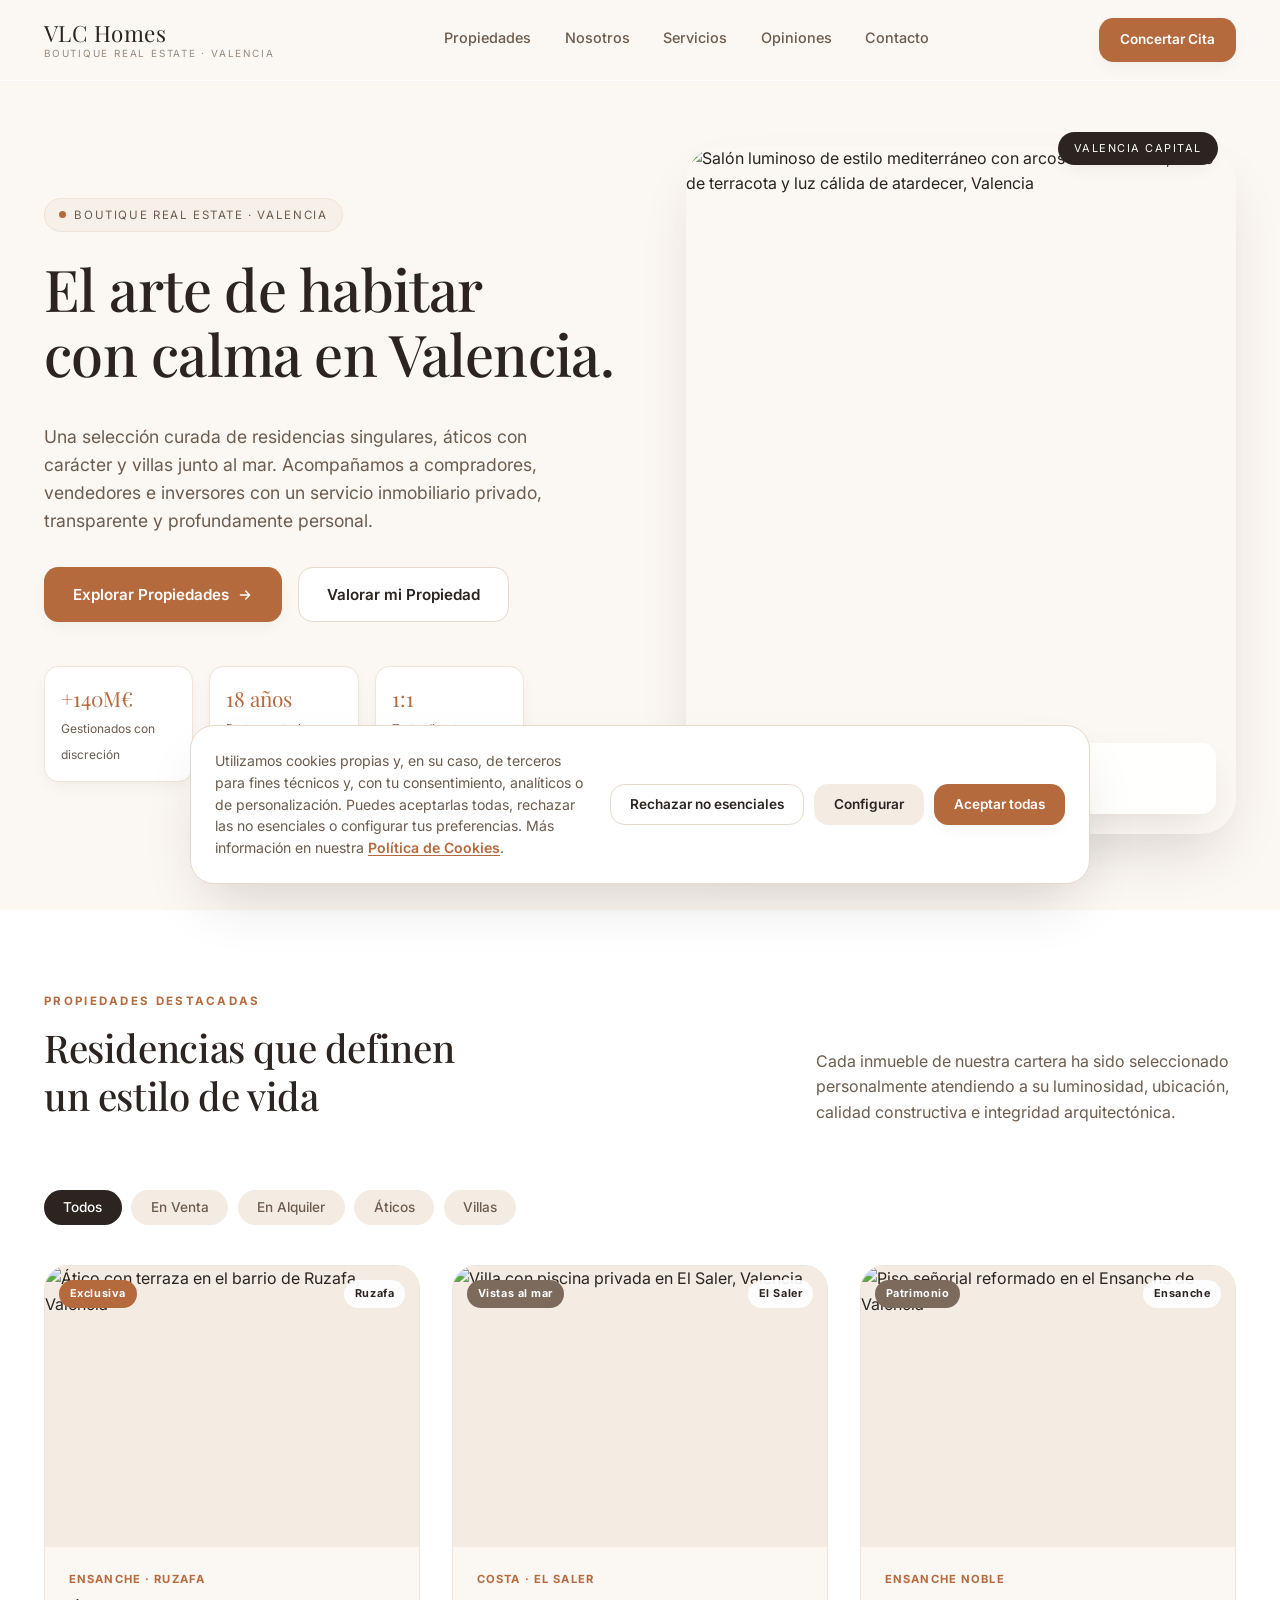
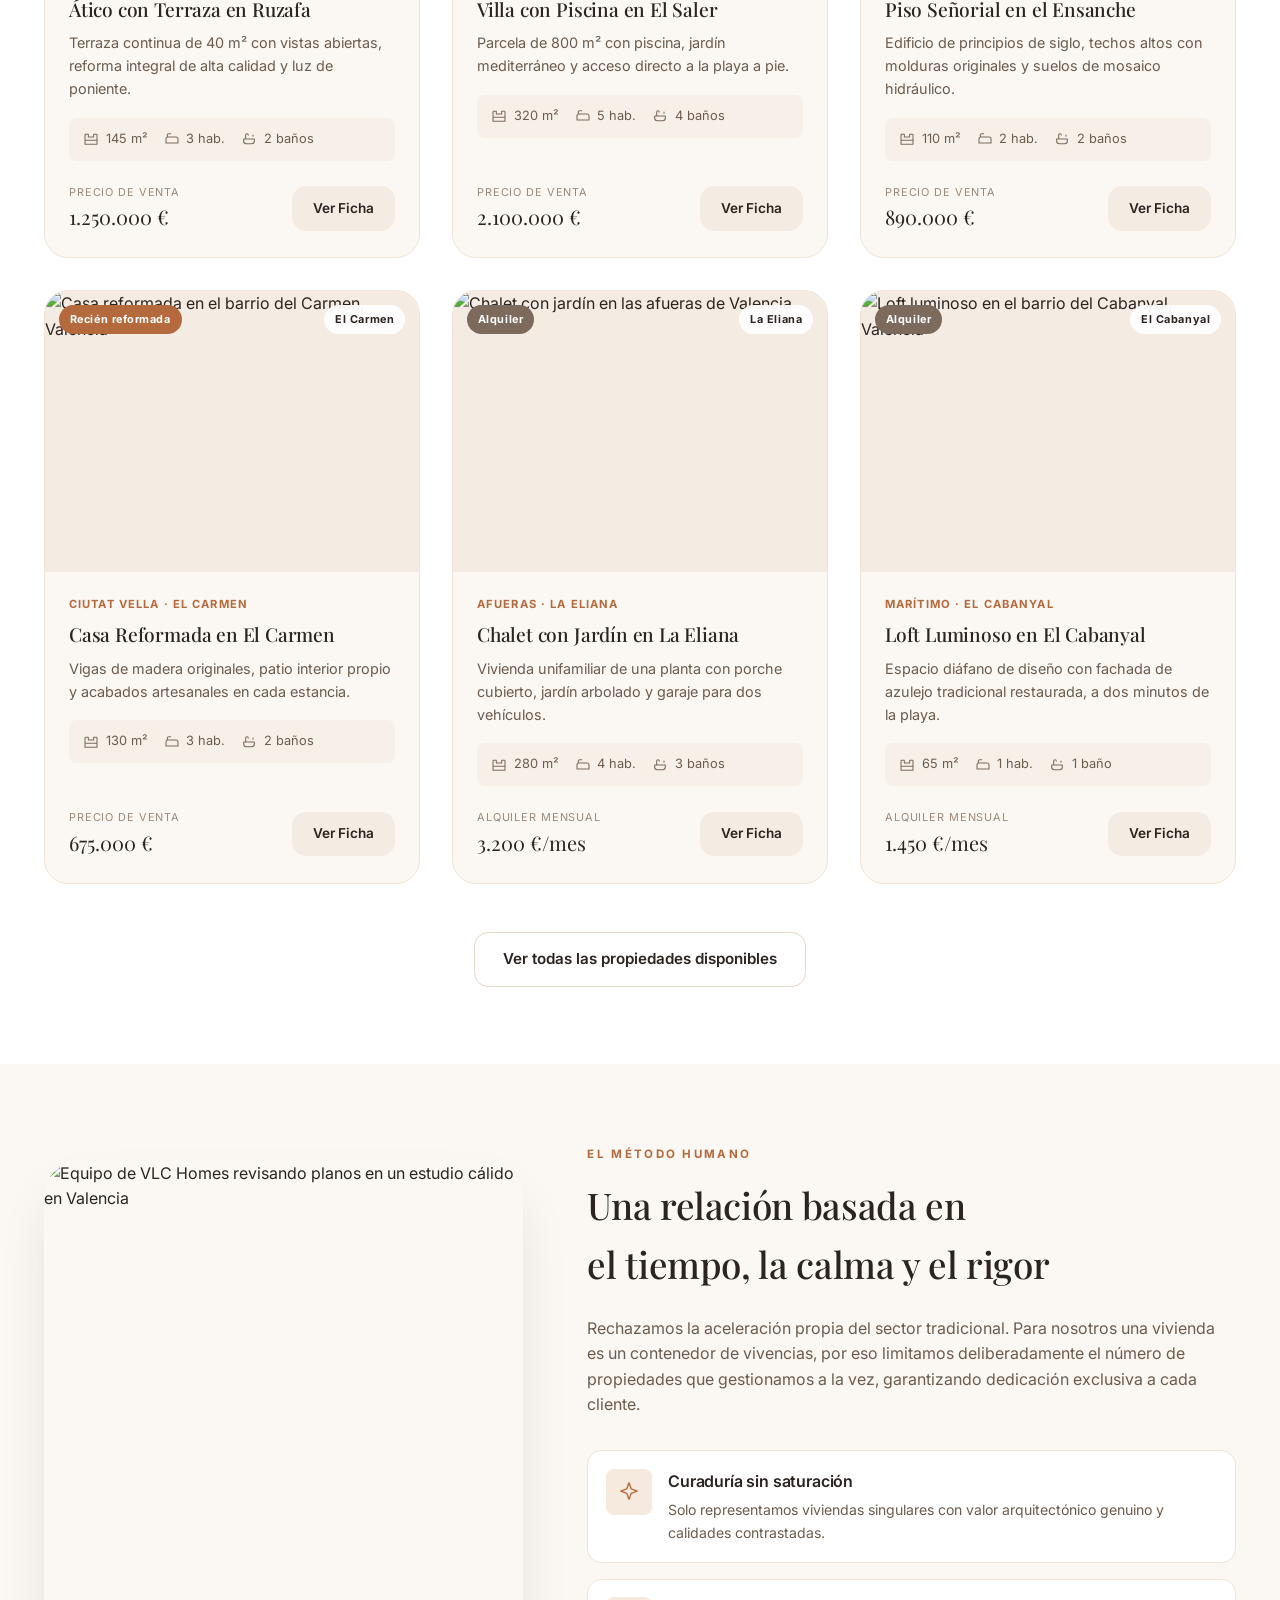
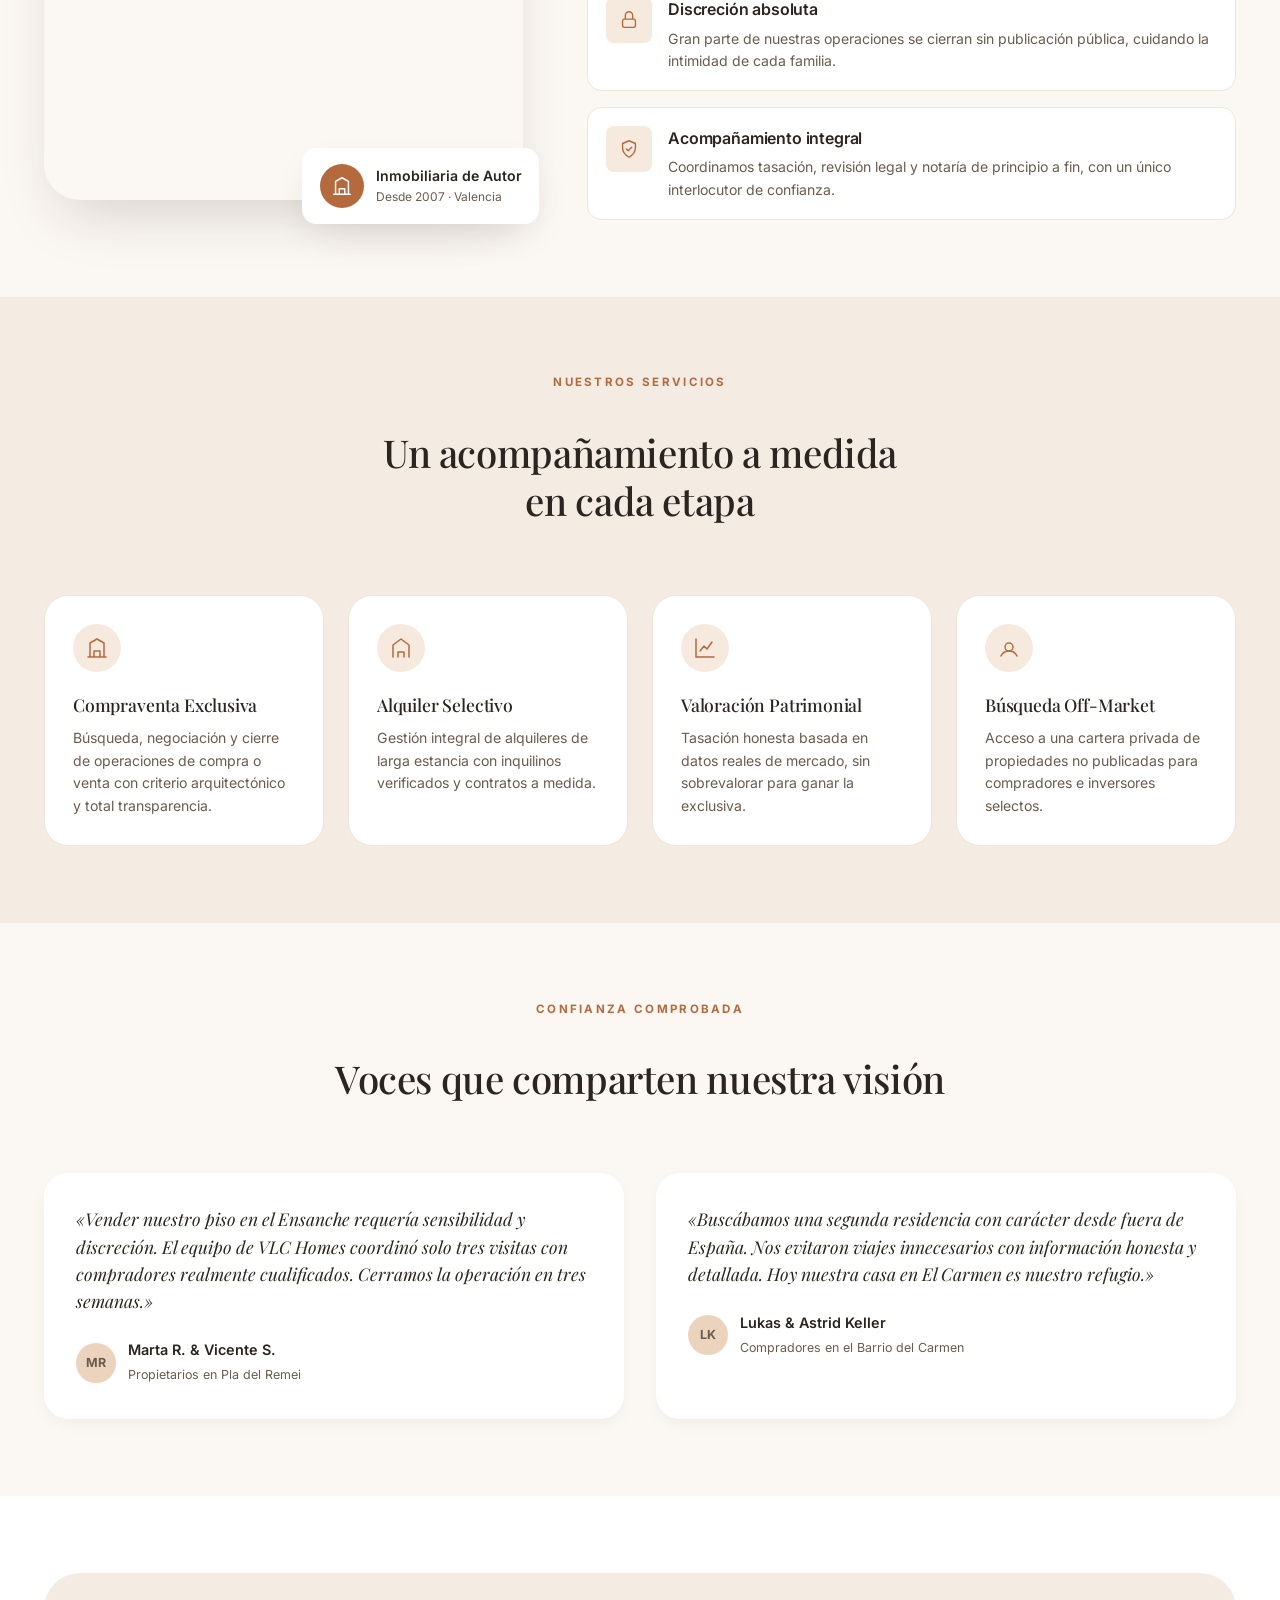
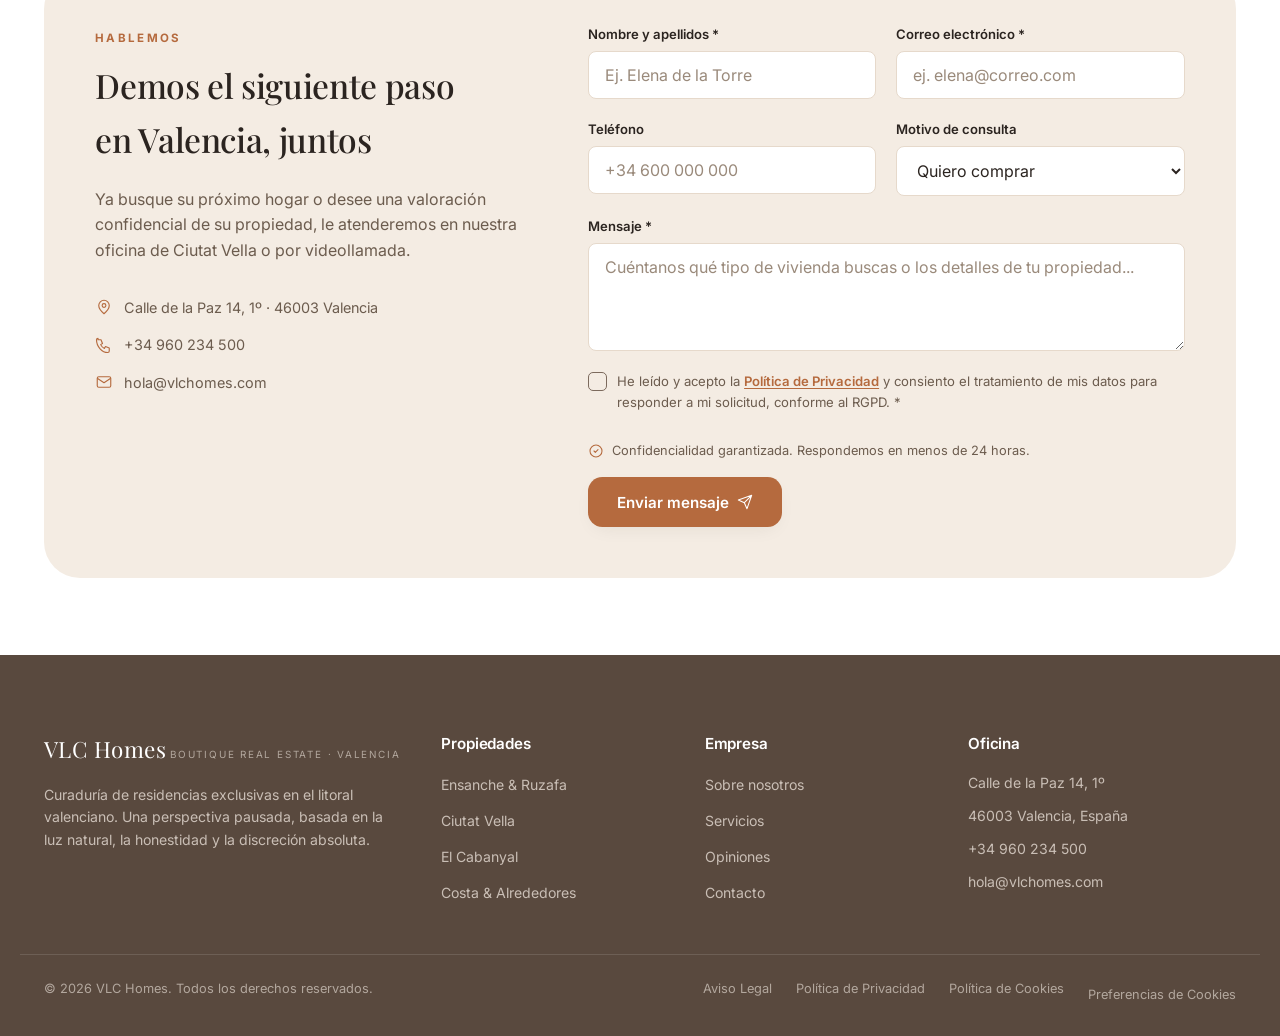
==== index.html @ 56a93d33 "Add files via upload" ====
<!DOCTYPE html>
<html lang="es">
<head>
<meta charset="UTF-8">
<meta name="viewport" content="width=device-width, initial-scale=1.0">
<title>VLC Homes | Agencia Inmobiliaria Boutique en Valencia</title>
<meta name="description" content="VLC Homes es una agencia inmobiliaria boutique especializada en la compraventa y alquiler de propiedades exclusivas en Valencia. Trato cercano, discreción absoluta y una selección curada de residencias singulares.">

<link rel="preconnect" href="https://fonts.googleapis.com">
<link rel="preconnect" href="https://fonts.gstatic.com" crossorigin>
<link href="https://fonts.googleapis.com/css2?family=Playfair+Display:ital,wght@0,400;0,500;0,600;0,700;1,400;1,500&family=Inter:wght@300;400;500;600;700&display=swap" rel="stylesheet">

<link rel="stylesheet" href="css/style.css">
<link rel="stylesheet" href="css/cookies.css">
</head>
<body>

<a class="skip-link" href="#main">Saltar al contenido</a>

<!-- ==================== HEADER ==================== -->
<header class="site-header" id="site-header">
  <div class="container header-inner">
    <a href="#inicio" class="logo">
      <span class="logo-mark">VLC Homes</span>
      <span class="logo-sub">Boutique Real Estate · Valencia</span>
    </a>

    <nav class="main-nav" id="main-nav" aria-label="Navegación principal">
      <a href="#propiedades">Propiedades</a>
      <a href="#nosotros">Nosotros</a>
      <a href="#servicios">Servicios</a>
      <a href="#opiniones">Opiniones</a>
      <a href="#contacto">Contacto</a>
    </nav>

    <div class="header-actions">
      <a href="#contacto" class="btn btn-primary btn-sm">Concertar Cita</a>
      <button class="nav-toggle" id="nav-toggle" aria-label="Abrir menú" aria-expanded="false" aria-controls="mobile-nav">
        <span></span><span></span><span></span>
      </button>
    </div>
  </div>

  <div class="mobile-nav" id="mobile-nav">
    <a href="#propiedades">Propiedades</a>
    <a href="#nosotros">Nosotros</a>
    <a href="#servicios">Servicios</a>
    <a href="#opiniones">Opiniones</a>
    <a href="#contacto">Contacto</a>
    <a href="#contacto" class="btn btn-primary">Concertar Cita</a>
  </div>
</header>

<main id="main">

  <!-- ==================== HERO ==================== -->
  <section class="hero" id="inicio">
    <div class="container hero-grid">
      <div class="hero-content">
        <span class="eyebrow"><i class="dot"></i>Boutique Real Estate · Valencia</span>
        <h1>El arte de habitar<br>con calma en Valencia.</h1>
        <p class="hero-lead">
          Una selección curada de residencias singulares, áticos con carácter y villas junto al
          mar. Acompañamos a compradores, vendedores e inversores con un servicio inmobiliario
          privado, transparente y profundamente personal.
        </p>
        <div class="hero-ctas">
          <a href="#propiedades" class="btn btn-primary">
            Explorar Propiedades
            <svg width="16" height="16" viewBox="0 0 24 24" fill="none"><path d="M5 12h14M13 6l6 6-6 6" stroke="currentColor" stroke-width="2" stroke-linecap="round" stroke-linejoin="round"/></svg>
          </a>
          <a href="#contacto" class="btn btn-outline">Valorar mi Propiedad</a>
        </div>

        <div class="hero-stats">
          <div class="stat">
            <span class="stat-num">+140M€</span>
            <span class="stat-label">Gestionados con discreción</span>
          </div>
          <div class="stat">
            <span class="stat-num">18 años</span>
            <span class="stat-label">De trayectoria en Valencia</span>
          </div>
          <div class="stat">
            <span class="stat-num">1:1</span>
            <span class="stat-label">Trato directo y personal</span>
          </div>
        </div>
      </div>

      <div class="hero-visual">
        <div class="hero-image-wrap">
          <img src="https://images.unsplash.com/photo-1600607687939-ce8a6c25118c?auto=format&fit=crop&w=1000&q=80"
               alt="Salón luminoso de estilo mediterráneo con arcos de obra vista, suelo de terracota y luz cálida de atardecer, Valencia">
          <div class="hero-badge-float">
            <span class="hero-badge-icon">
              <svg width="18" height="18" viewBox="0 0 24 24" fill="none"><path d="M12 3v3M12 18v3M4.2 4.2l2.1 2.1M17.7 17.7l2.1 2.1M3 12h3M18 12h3M4.2 19.8l2.1-2.1M17.7 6.3l2.1-2.1" stroke="currentColor" stroke-width="1.6" stroke-linecap="round"/><circle cx="12" cy="12" r="4" stroke="currentColor" stroke-width="1.6"/></svg>
            </span>
            <div>
              <p class="badge-title">Arquitectura Luminosa</p>
              <p class="badge-sub">Orientación sureste · Luz natural todo el año</p>
            </div>
          </div>
        </div>
        <span class="hero-tag">Valencia Capital</span>
      </div>
    </div>
  </section>

  <!-- ==================== PROPIEDADES DESTACADAS ==================== -->
  <section class="section properties" id="propiedades">
    <div class="container">
      <div class="section-header">
        <div>
          <span class="eyebrow-label">Propiedades Destacadas</span>
          <h2>Residencias que definen<br>un estilo de vida</h2>
        </div>
        <p class="section-lead">
          Cada inmueble de nuestra cartera ha sido seleccionado personalmente atendiendo a su
          luminosidad, ubicación, calidad constructiva e integridad arquitectónica.
        </p>
      </div>

      <div class="filters" id="property-filters">
        <button class="filter-btn is-active" data-filter="all">Todos</button>
        <button class="filter-btn" data-filter="venta">En Venta</button>
        <button class="filter-btn" data-filter="alquiler">En Alquiler</button>
        <button class="filter-btn" data-filter="atico">Áticos</button>
        <button class="filter-btn" data-filter="villa">Villas</button>
      </div>

      <div class="property-grid" id="property-grid">

        <article class="property-card" data-tags="venta atico">
          <div class="property-media">
            <img loading="lazy" src="https://images.unsplash.com/photo-1600585154340-be6161a56a0c?auto=format&fit=crop&w=800&q=80" alt="Ático con terraza en el barrio de Ruzafa, Valencia">
            <span class="tag tag-accent">Exclusiva</span>
            <span class="tag tag-light">Ruzafa</span>
          </div>
          <div class="property-body">
            <span class="property-kicker">Ensanche · Ruzafa</span>
            <h3>Ático con Terraza en Ruzafa</h3>
            <p>Terraza continua de 40 m² con vistas abiertas, reforma integral de alta calidad y luz de poniente.</p>
            <div class="property-specs">
              <span><svg width="16" height="16" viewBox="0 0 24 24" fill="none"><path d="M3 20V6a1 1 0 011-1h4v4h8V5h4a1 1 0 011 1v14M3 20h18M3 14h18" stroke="currentColor" stroke-width="1.6" stroke-linecap="round" stroke-linejoin="round"/></svg>145 m²</span>
              <span><svg width="16" height="16" viewBox="0 0 24 24" fill="none"><path d="M3 18v-6a3 3 0 013-3h12a3 3 0 013 3v6M3 18h18M5 9V6a2 2 0 012-2h3" stroke="currentColor" stroke-width="1.6" stroke-linecap="round" stroke-linejoin="round"/></svg>3 hab.</span>
              <span><svg width="16" height="16" viewBox="0 0 24 24" fill="none"><path d="M4 12h16v3a4 4 0 01-4 4H8a4 4 0 01-4-4v-3zM7 12V6a2 2 0 014 0M18 6v2" stroke="currentColor" stroke-width="1.6" stroke-linecap="round" stroke-linejoin="round"/></svg>2 baños</span>
            </div>
            <div class="property-footer">
              <div>
                <span class="price-label">Precio de venta</span>
                <span class="price">1.250.000&nbsp;€</span>
              </div>
              <a href="#contacto" class="btn btn-ghost btn-sm">Ver Ficha</a>
            </div>
          </div>
        </article>

        <article class="property-card" data-tags="venta villa">
          <div class="property-media">
            <img loading="lazy" src="https://images.unsplash.com/photo-1613977257363-707ba9348227?auto=format&fit=crop&w=800&q=80" alt="Villa con piscina privada en El Saler, Valencia">
            <span class="tag tag-secondary">Vistas al mar</span>
            <span class="tag tag-light">El Saler</span>
          </div>
          <div class="property-body">
            <span class="property-kicker">Costa · El Saler</span>
            <h3>Villa con Piscina en El Saler</h3>
            <p>Parcela de 800 m² con piscina, jardín mediterráneo y acceso directo a la playa a pie.</p>
            <div class="property-specs">
              <span><svg width="16" height="16" viewBox="0 0 24 24" fill="none"><path d="M3 20V6a1 1 0 011-1h4v4h8V5h4a1 1 0 011 1v14M3 20h18M3 14h18" stroke="currentColor" stroke-width="1.6" stroke-linecap="round" stroke-linejoin="round"/></svg>320 m²</span>
              <span><svg width="16" height="16" viewBox="0 0 24 24" fill="none"><path d="M3 18v-6a3 3 0 013-3h12a3 3 0 013 3v6M3 18h18M5 9V6a2 2 0 012-2h3" stroke="currentColor" stroke-width="1.6" stroke-linecap="round" stroke-linejoin="round"/></svg>5 hab.</span>
              <span><svg width="16" height="16" viewBox="0 0 24 24" fill="none"><path d="M4 12h16v3a4 4 0 01-4 4H8a4 4 0 01-4-4v-3zM7 12V6a2 2 0 014 0M18 6v2" stroke="currentColor" stroke-width="1.6" stroke-linecap="round" stroke-linejoin="round"/></svg>4 baños</span>
            </div>
            <div class="property-footer">
              <div>
                <span class="price-label">Precio de venta</span>
                <span class="price">2.100.000&nbsp;€</span>
              </div>
              <a href="#contacto" class="btn btn-ghost btn-sm">Ver Ficha</a>
            </div>
          </div>
        </article>

        <article class="property-card" data-tags="venta">
          <div class="property-media">
            <img loading="lazy" src="https://images.unsplash.com/photo-1600047509807-ba8f99d2cdde?auto=format&fit=crop&w=800&q=80" alt="Piso señorial reformado en el Ensanche de Valencia">
            <span class="tag tag-secondary">Patrimonio</span>
            <span class="tag tag-light">Ensanche</span>
          </div>
          <div class="property-body">
            <span class="property-kicker">Ensanche Noble</span>
            <h3>Piso Señorial en el Ensanche</h3>
            <p>Edificio de principios de siglo, techos altos con molduras originales y suelos de mosaico hidráulico.</p>
            <div class="property-specs">
              <span><svg width="16" height="16" viewBox="0 0 24 24" fill="none"><path d="M3 20V6a1 1 0 011-1h4v4h8V5h4a1 1 0 011 1v14M3 20h18M3 14h18" stroke="currentColor" stroke-width="1.6" stroke-linecap="round" stroke-linejoin="round"/></svg>110 m²</span>
              <span><svg width="16" height="16" viewBox="0 0 24 24" fill="none"><path d="M3 18v-6a3 3 0 013-3h12a3 3 0 013 3v6M3 18h18M5 9V6a2 2 0 012-2h3" stroke="currentColor" stroke-width="1.6" stroke-linecap="round" stroke-linejoin="round"/></svg>2 hab.</span>
              <span><svg width="16" height="16" viewBox="0 0 24 24" fill="none"><path d="M4 12h16v3a4 4 0 01-4 4H8a4 4 0 01-4-4v-3zM7 12V6a2 2 0 014 0M18 6v2" stroke="currentColor" stroke-width="1.6" stroke-linecap="round" stroke-linejoin="round"/></svg>2 baños</span>
            </div>
            <div class="property-footer">
              <div>
                <span class="price-label">Precio de venta</span>
                <span class="price">890.000&nbsp;€</span>
              </div>
              <a href="#contacto" class="btn btn-ghost btn-sm">Ver Ficha</a>
            </div>
          </div>
        </article>

        <article class="property-card" data-tags="venta">
          <div class="property-media">
            <img loading="lazy" src="https://images.unsplash.com/photo-1600121848594-d8644e57abab?auto=format&fit=crop&w=800&q=80" alt="Casa reformada en el barrio del Carmen, Valencia">
            <span class="tag tag-accent">Recién reformada</span>
            <span class="tag tag-light">El Carmen</span>
          </div>
          <div class="property-body">
            <span class="property-kicker">Ciutat Vella · El Carmen</span>
            <h3>Casa Reformada en El Carmen</h3>
            <p>Vigas de madera originales, patio interior propio y acabados artesanales en cada estancia.</p>
            <div class="property-specs">
              <span><svg width="16" height="16" viewBox="0 0 24 24" fill="none"><path d="M3 20V6a1 1 0 011-1h4v4h8V5h4a1 1 0 011 1v14M3 20h18M3 14h18" stroke="currentColor" stroke-width="1.6" stroke-linecap="round" stroke-linejoin="round"/></svg>130 m²</span>
              <span><svg width="16" height="16" viewBox="0 0 24 24" fill="none"><path d="M3 18v-6a3 3 0 013-3h12a3 3 0 013 3v6M3 18h18M5 9V6a2 2 0 012-2h3" stroke="currentColor" stroke-width="1.6" stroke-linecap="round" stroke-linejoin="round"/></svg>3 hab.</span>
              <span><svg width="16" height="16" viewBox="0 0 24 24" fill="none"><path d="M4 12h16v3a4 4 0 01-4 4H8a4 4 0 01-4-4v-3zM7 12V6a2 2 0 014 0M18 6v2" stroke="currentColor" stroke-width="1.6" stroke-linecap="round" stroke-linejoin="round"/></svg>2 baños</span>
            </div>
            <div class="property-footer">
              <div>
                <span class="price-label">Precio de venta</span>
                <span class="price">675.000&nbsp;€</span>
              </div>
              <a href="#contacto" class="btn btn-ghost btn-sm">Ver Ficha</a>
            </div>
          </div>
        </article>

        <article class="property-card" data-tags="alquiler villa">
          <div class="property-media">
            <img loading="lazy" src="https://images.unsplash.com/photo-1512917774080-9991f1c4c750?auto=format&fit=crop&w=800&q=80" alt="Chalet con jardín en las afueras de Valencia">
            <span class="tag tag-secondary">Alquiler</span>
            <span class="tag tag-light">La Eliana</span>
          </div>
          <div class="property-body">
            <span class="property-kicker">Afueras · La Eliana</span>
            <h3>Chalet con Jardín en La Eliana</h3>
            <p>Vivienda unifamiliar de una planta con porche cubierto, jardín arbolado y garaje para dos vehículos.</p>
            <div class="property-specs">
              <span><svg width="16" height="16" viewBox="0 0 24 24" fill="none"><path d="M3 20V6a1 1 0 011-1h4v4h8V5h4a1 1 0 011 1v14M3 20h18M3 14h18" stroke="currentColor" stroke-width="1.6" stroke-linecap="round" stroke-linejoin="round"/></svg>280 m²</span>
              <span><svg width="16" height="16" viewBox="0 0 24 24" fill="none"><path d="M3 18v-6a3 3 0 013-3h12a3 3 0 013 3v6M3 18h18M5 9V6a2 2 0 012-2h3" stroke="currentColor" stroke-width="1.6" stroke-linecap="round" stroke-linejoin="round"/></svg>4 hab.</span>
              <span><svg width="16" height="16" viewBox="0 0 24 24" fill="none"><path d="M4 12h16v3a4 4 0 01-4 4H8a4 4 0 01-4-4v-3zM7 12V6a2 2 0 014 0M18 6v2" stroke="currentColor" stroke-width="1.6" stroke-linecap="round" stroke-linejoin="round"/></svg>3 baños</span>
            </div>
            <div class="property-footer">
              <div>
                <span class="price-label">Alquiler mensual</span>
                <span class="price">3.200&nbsp;€/mes</span>
              </div>
              <a href="#contacto" class="btn btn-ghost btn-sm">Ver Ficha</a>
            </div>
          </div>
        </article>

        <article class="property-card" data-tags="alquiler">
          <div class="property-media">
            <img loading="lazy" src="https://images.unsplash.com/photo-1502672260266-1c1ef2d93688?auto=format&fit=crop&w=800&q=80" alt="Loft luminoso en el barrio del Cabanyal, Valencia">
            <span class="tag tag-secondary">Alquiler</span>
            <span class="tag tag-light">El Cabanyal</span>
          </div>
          <div class="property-body">
            <span class="property-kicker">Marítimo · El Cabanyal</span>
            <h3>Loft Luminoso en El Cabanyal</h3>
            <p>Espacio diáfano de diseño con fachada de azulejo tradicional restaurada, a dos minutos de la playa.</p>
            <div class="property-specs">
              <span><svg width="16" height="16" viewBox="0 0 24 24" fill="none"><path d="M3 20V6a1 1 0 011-1h4v4h8V5h4a1 1 0 011 1v14M3 20h18M3 14h18" stroke="currentColor" stroke-width="1.6" stroke-linecap="round" stroke-linejoin="round"/></svg>65 m²</span>
              <span><svg width="16" height="16" viewBox="0 0 24 24" fill="none"><path d="M3 18v-6a3 3 0 013-3h12a3 3 0 013 3v6M3 18h18M5 9V6a2 2 0 012-2h3" stroke="currentColor" stroke-width="1.6" stroke-linecap="round" stroke-linejoin="round"/></svg>1 hab.</span>
              <span><svg width="16" height="16" viewBox="0 0 24 24" fill="none"><path d="M4 12h16v3a4 4 0 01-4 4H8a4 4 0 01-4-4v-3zM7 12V6a2 2 0 014 0M18 6v2" stroke="currentColor" stroke-width="1.6" stroke-linecap="round" stroke-linejoin="round"/></svg>1 baño</span>
            </div>
            <div class="property-footer">
              <div>
                <span class="price-label">Alquiler mensual</span>
                <span class="price">1.450&nbsp;€/mes</span>
              </div>
              <a href="#contacto" class="btn btn-ghost btn-sm">Ver Ficha</a>
            </div>
          </div>
        </article>

      </div>

      <p class="no-results" id="no-results" hidden>No hay propiedades que coincidan con este filtro por ahora. <a href="#contacto">Contáctanos</a> y te avisaremos.</p>

      <div class="section-cta">
        <a href="#contacto" class="btn btn-outline">Ver todas las propiedades disponibles</a>
      </div>
    </div>
  </section>

  <!-- ==================== SOBRE NOSOTROS ==================== -->
  <section class="section about" id="nosotros">
    <div class="container about-grid">
      <div class="about-visual">
        <img src="https://images.unsplash.com/photo-1560448204-e02f11c3d0e2?auto=format&fit=crop&w=900&q=80" alt="Equipo de VLC Homes revisando planos en un estudio cálido en Valencia">
        <div class="about-badge">
          <span class="about-badge-icon">
            <svg width="22" height="22" viewBox="0 0 24 24" fill="none"><path d="M3 21h18M5 21V7l7-4 7 4v14M9 21v-6h6v6" stroke="currentColor" stroke-width="1.6" stroke-linecap="round" stroke-linejoin="round"/></svg>
          </span>
          <div>
            <p class="badge-title">Inmobiliaria de Autor</p>
            <p class="badge-sub">Desde 2007 · Valencia</p>
          </div>
        </div>
      </div>

      <div class="about-content">
        <span class="eyebrow-label">El Método Humano</span>
        <h2>Una relación basada en<br>el tiempo, la calma y el rigor</h2>
        <p class="section-lead">
          Rechazamos la aceleración propia del sector tradicional. Para nosotros una vivienda es
          un contenedor de vivencias, por eso limitamos deliberadamente el número de propiedades
          que gestionamos a la vez, garantizando dedicación exclusiva a cada cliente.
        </p>

        <div class="pillars">
          <div class="pillar">
            <span class="pillar-icon">
              <svg width="22" height="22" viewBox="0 0 24 24" fill="none"><path d="M12 2l2.4 6.5L21 11l-6.6 2.5L12 20l-2.4-6.5L3 11l6.6-2.5L12 2z" stroke="currentColor" stroke-width="1.5" stroke-linejoin="round"/></svg>
            </span>
            <div>
              <h4>Curaduría sin saturación</h4>
              <p>Solo representamos viviendas singulares con valor arquitectónico genuino y calidades contrastadas.</p>
            </div>
          </div>
          <div class="pillar">
            <span class="pillar-icon">
              <svg width="22" height="22" viewBox="0 0 24 24" fill="none"><rect x="5" y="11" width="14" height="9" rx="2" stroke="currentColor" stroke-width="1.5"/><path d="M8 11V7a4 4 0 018 0v4" stroke="currentColor" stroke-width="1.5"/></svg>
            </span>
            <div>
              <h4>Discreción absoluta</h4>
              <p>Gran parte de nuestras operaciones se cierran sin publicación pública, cuidando la intimidad de cada familia.</p>
            </div>
          </div>
          <div class="pillar">
            <span class="pillar-icon">
              <svg width="22" height="22" viewBox="0 0 24 24" fill="none"><path d="M12 3l7 3v5c0 4.5-3 7.7-7 10-4-2.3-7-5.5-7-10V6l7-3z" stroke="currentColor" stroke-width="1.5" stroke-linejoin="round"/><path d="M9 12l2 2 4-4" stroke="currentColor" stroke-width="1.5" stroke-linecap="round" stroke-linejoin="round"/></svg>
            </span>
            <div>
              <h4>Acompañamiento integral</h4>
              <p>Coordinamos tasación, revisión legal y notaría de principio a fin, con un único interlocutor de confianza.</p>
            </div>
          </div>
        </div>
      </div>
    </div>
  </section>

  <!-- ==================== SERVICIOS ==================== -->
  <section class="section services" id="servicios">
    <div class="container">
      <div class="section-header centered">
        <span class="eyebrow-label">Nuestros Servicios</span>
        <h2>Un acompañamiento a medida<br>en cada etapa</h2>
      </div>

      <div class="services-grid">
        <div class="service-card">
          <span class="service-icon">
            <svg width="24" height="24" viewBox="0 0 24 24" fill="none"><path d="M3 21h18M5 21V7l7-4 7 4v14M9 21v-6h6v6" stroke="currentColor" stroke-width="1.5" stroke-linecap="round" stroke-linejoin="round"/></svg>
          </span>
          <h3>Compraventa Exclusiva</h3>
          <p>Búsqueda, negociación y cierre de operaciones de compra o venta con criterio arquitectónico y total transparencia.</p>
        </div>
        <div class="service-card">
          <span class="service-icon">
            <svg width="24" height="24" viewBox="0 0 24 24" fill="none"><path d="M4 21V9l8-6 8 6v12M9 21v-5h6v5" stroke="currentColor" stroke-width="1.5" stroke-linecap="round" stroke-linejoin="round"/></svg>
          </span>
          <h3>Alquiler Selectivo</h3>
          <p>Gestión integral de alquileres de larga estancia con inquilinos verificados y contratos a medida.</p>
        </div>
        <div class="service-card">
          <span class="service-icon">
            <svg width="24" height="24" viewBox="0 0 24 24" fill="none"><path d="M3 3v18h18" stroke="currentColor" stroke-width="1.5" stroke-linecap="round"/><path d="M7 15l4-5 3 3 5-7" stroke="currentColor" stroke-width="1.5" stroke-linecap="round" stroke-linejoin="round"/></svg>
          </span>
          <h3>Valoración Patrimonial</h3>
          <p>Tasación honesta basada en datos reales de mercado, sin sobrevalorar para ganar la exclusiva.</p>
        </div>
        <div class="service-card">
          <span class="service-icon">
            <svg width="24" height="24" viewBox="0 0 24 24" fill="none"><path d="M12 15a4 4 0 100-8 4 4 0 000 8z" stroke="currentColor" stroke-width="1.5"/><path d="M4 20c1.5-3 4.5-5 8-5s6.5 2 8 5" stroke="currentColor" stroke-width="1.5" stroke-linecap="round"/></svg>
          </span>
          <h3>Búsqueda Off-Market</h3>
          <p>Acceso a una cartera privada de propiedades no publicadas para compradores e inversores selectos.</p>
        </div>
      </div>
    </div>
  </section>

  <!-- ==================== TESTIMONIOS ==================== -->
  <section class="section testimonials" id="opiniones">
    <div class="container">
      <div class="section-header centered">
        <span class="eyebrow-label">Confianza Comprobada</span>
        <h2>Voces que comparten nuestra visión</h2>
      </div>

      <div class="testimonial-grid">
        <blockquote class="testimonial-card">
          <p>«Vender nuestro piso en el Ensanche requería sensibilidad y discreción. El equipo de VLC Homes coordinó solo tres visitas con compradores realmente cualificados. Cerramos la operación en tres semanas.»</p>
          <footer>
            <span class="avatar">MR</span>
            <div>
              <cite>Marta R. &amp; Vicente S.</cite>
              <span>Propietarios en Pla del Remei</span>
            </div>
          </footer>
        </blockquote>
        <blockquote class="testimonial-card">
          <p>«Buscábamos una segunda residencia con carácter desde fuera de España. Nos evitaron viajes innecesarios con información honesta y detallada. Hoy nuestra casa en El Carmen es nuestro refugio.»</p>
          <footer>
            <span class="avatar">LK</span>
            <div>
              <cite>Lukas &amp; Astrid Keller</cite>
              <span>Compradores en el Barrio del Carmen</span>
            </div>
          </footer>
        </blockquote>
      </div>
    </div>
  </section>

  <!-- ==================== CONTACTO ==================== -->
  <section class="section contact" id="contacto">
    <div class="container">
      <div class="contact-panel">
        <div class="contact-intro">
          <span class="eyebrow-label">Hablemos</span>
          <h2>Demos el siguiente paso<br>en Valencia, juntos</h2>
          <p class="section-lead">
            Ya busque su próximo hogar o desee una valoración confidencial de su propiedad,
            le atenderemos en nuestra oficina de Ciutat Vella o por videollamada.
          </p>

          <ul class="contact-details">
            <li>
              <svg width="18" height="18" viewBox="0 0 24 24" fill="none"><path d="M12 21s-7-6.1-7-11a7 7 0 1114 0c0 4.9-7 11-7 11z" stroke="currentColor" stroke-width="1.5" stroke-linejoin="round"/><circle cx="12" cy="10" r="2.5" stroke="currentColor" stroke-width="1.5"/></svg>
              Calle de la Paz 14, 1º · 46003 Valencia
            </li>
            <li>
              <svg width="18" height="18" viewBox="0 0 24 24" fill="none"><path d="M4 5h4l2 5-2.5 1.5a11 11 0 005 5L14 14l5 2v4a2 2 0 01-2 2C9.6 22 2 14.4 2 5a2 2 0 012-2z" stroke="currentColor" stroke-width="1.5" stroke-linejoin="round"/></svg>
              <a href="tel:+34960234500">+34 960 234 500</a>
            </li>
            <li>
              <svg width="18" height="18" viewBox="0 0 24 24" fill="none"><rect x="3" y="5" width="18" height="14" rx="2" stroke="currentColor" stroke-width="1.5"/><path d="M3 7l9 6 9-6" stroke="currentColor" stroke-width="1.5" stroke-linejoin="round"/></svg>
              <a href="mailto:hola@vlchomes.com">hola@vlchomes.com</a>
            </li>
          </ul>
        </div>

        <form class="contact-form" id="contact-form" novalidate>
          <div class="form-row">
            <div class="form-field">
              <label for="nombre">Nombre y apellidos *</label>
              <input type="text" id="nombre" name="nombre" placeholder="Ej. Elena de la Torre" required>
              <span class="field-error">Por favor, indica tu nombre.</span>
            </div>
            <div class="form-field">
              <label for="email">Correo electrónico *</label>
              <input type="email" id="email" name="email" placeholder="ej. elena@correo.com" required>
              <span class="field-error">Introduce un correo electrónico válido.</span>
            </div>
          </div>
          <div class="form-row">
            <div class="form-field">
              <label for="telefono">Teléfono</label>
              <input type="tel" id="telefono" name="telefono" placeholder="+34 600 000 000">
            </div>
            <div class="form-field">
              <label for="motivo">Motivo de consulta</label>
              <select id="motivo" name="motivo">
                <option value="comprar">Quiero comprar</option>
                <option value="vender">Quiero vender</option>
                <option value="alquilar">Quiero alquilar</option>
                <option value="valorar">Valorar mi propiedad</option>
              </select>
            </div>
          </div>
          <div class="form-field">
            <label for="mensaje">Mensaje *</label>
            <textarea id="mensaje" name="mensaje" rows="4" placeholder="Cuéntanos qué tipo de vivienda buscas o los detalles de tu propiedad..." required></textarea>
            <span class="field-error">Cuéntanos brevemente en qué podemos ayudarte.</span>
          </div>

          <label class="checkbox-field">
            <input type="checkbox" id="rgpd" name="rgpd" required>
            <span class="checkbox-box" aria-hidden="true"></span>
            <span class="checkbox-text">
              He leído y acepto la <a href="politica-privacidad.html">Política de Privacidad</a> y
              consiento el tratamiento de mis datos para responder a mi solicitud, conforme al RGPD. *
            </span>
          </label>

          <div class="form-footer">
            <p class="form-note">
              <svg width="16" height="16" viewBox="0 0 24 24" fill="none"><path d="M9 12l2 2 4-4" stroke="currentColor" stroke-width="1.6" stroke-linecap="round" stroke-linejoin="round"/><circle cx="12" cy="12" r="9" stroke="currentColor" stroke-width="1.6"/></svg>
              Confidencialidad garantizada. Respondemos en menos de 24 horas.
            </p>
            <button type="submit" class="btn btn-primary">
              Enviar mensaje
              <svg width="16" height="16" viewBox="0 0 24 24" fill="none"><path d="M22 2L11 13M22 2l-7 20-4-9-9-4 20-7z" stroke="currentColor" stroke-width="1.6" stroke-linecap="round" stroke-linejoin="round"/></svg>
            </button>
          </div>

          <p class="form-success" id="form-success" role="status" hidden>
            Gracias por escribirnos. Un asesor de VLC Homes se pondrá en contacto contigo muy pronto.
          </p>
        </form>
      </div>
    </div>
  </section>

</main>

<!-- ==================== FOOTER ==================== -->
<footer class="site-footer">
  <div class="container footer-grid">
    <div class="footer-brand">
      <span class="logo-mark">VLC Homes</span>
      <span class="logo-sub">Boutique Real Estate · Valencia</span>
      <p>Curaduría de residencias exclusivas en el litoral valenciano. Una perspectiva pausada,
      basada en la luz natural, la honestidad y la discreción absoluta.</p>
    </div>

    <div class="footer-col">
      <h4>Propiedades</h4>
      <ul>
        <li><a href="#propiedades">Ensanche &amp; Ruzafa</a></li>
        <li><a href="#propiedades">Ciutat Vella</a></li>
        <li><a href="#propiedades">El Cabanyal</a></li>
        <li><a href="#propiedades">Costa &amp; Alrededores</a></li>
      </ul>
    </div>

    <div class="footer-col">
      <h4>Empresa</h4>
      <ul>
        <li><a href="#nosotros">Sobre nosotros</a></li>
        <li><a href="#servicios">Servicios</a></li>
        <li><a href="#opiniones">Opiniones</a></li>
        <li><a href="#contacto">Contacto</a></li>
      </ul>
    </div>

    <div class="footer-col">
      <h4>Oficina</h4>
      <ul class="footer-contact">
        <li>Calle de la Paz 14, 1º</li>
        <li>46003 Valencia, España</li>
        <li><a href="tel:+34960234500">+34 960 234 500</a></li>
        <li><a href="mailto:hola@vlchomes.com">hola@vlchomes.com</a></li>
      </ul>
    </div>
  </div>

  <div class="container footer-bottom">
    <p>&copy; <span id="year">2026</span> VLC Homes. Todos los derechos reservados.</p>
    <div class="footer-legal">
      <a href="aviso-legal.html">Aviso Legal</a>
      <a href="politica-privacidad.html">Política de Privacidad</a>
      <a href="politica-cookies.html">Política de Cookies</a>
      <button type="button" class="footer-legal-btn" onclick="window.VLCCookies && window.VLCCookies.openPreferences()">Preferencias de Cookies</button>
    </div>
  </div>
</footer>

<script src="js/main.js"></script>
<script src="js/cookies.js"></script>
</body>
</html>
---- css/style.css ----
/* =========================================================
   VLC HOMES — Soft Luxury Design System
   ========================================================= */

:root{
  /* Palette — lino, arena, blanco roto, terracota y marrón topo */
  --bg:            #fbf7f2;
  --bg-alt:        #f4ece3;
  --surface:       #ffffff;
  --surface-alt:   #f7f0e8;
  --border:        #e6d9cb;
  --border-soft:   #efe4d7;

  --text:          #2b2420;
  --text-soft:     #6c5c4e;
  --text-muted:    #9a8a7b;

  --accent:        #b56a3e;
  --accent-dark:   #96552f;
  --accent-light:  #ecd3bd;
  --accent-tint:   #f6e9dd;

  --taupe:         #7c6a5d;
  --taupe-dark:    #59493e;

  --success-bg:    #eef3e8;
  --success-text:  #4c6b3c;

  --font-serif: 'Playfair Display', Georgia, serif;
  --font-sans:  'Inter', -apple-system, BlinkMacSystemFont, 'Segoe UI', sans-serif;

  --radius-sm: 0.5rem;
  --radius-md: 0.9rem;
  --radius-lg: 1.5rem;
  --radius-xl: 2.25rem;

  --shadow-sm: 0 6px 20px -8px rgba(43, 36, 32, 0.10);
  --shadow-md: 0 16px 40px -12px rgba(43, 36, 32, 0.14);
  --shadow-lg: 0 28px 60px -18px rgba(43, 36, 32, 0.18);

  --ease: cubic-bezier(.4,0,.2,1);
  --container: 1240px;
}

/* ---------- Reset ---------- */
*, *::before, *::after{ box-sizing: border-box; }
html{ scroll-behavior: smooth; }
body{
  margin: 0;
  background: var(--bg);
  color: var(--text);
  font-family: var(--font-sans);
  font-size: 16px;
  line-height: 1.6;
  -webkit-font-smoothing: antialiased;
}
img{ max-width: 100%; display: block; }
a{ color: inherit; text-decoration: none; }
ul{ list-style: none; margin: 0; padding: 0; }
button{ font-family: inherit; cursor: pointer; }
input, textarea, select{ font-family: inherit; font-size: 1rem; }
h1, h2, h3, h4{
  font-family: var(--font-serif);
  font-weight: 500;
  color: var(--text);
  margin: 0 0 0.6em;
  letter-spacing: -0.01em;
}
p{ margin: 0 0 1em; }

.container{
  max-width: var(--container);
  margin-inline: auto;
  padding-inline: 1.5rem;
}

.skip-link{
  position: absolute;
  left: -999px;
  top: 0;
  background: var(--accent);
  color: #fff;
  padding: 0.75rem 1.25rem;
  border-radius: 0 0 var(--radius-sm) 0;
  z-index: 999;
}
.skip-link:focus{ left: 0; }

/* ---------- Buttons ---------- */
.btn{
  display: inline-flex;
  align-items: center;
  justify-content: center;
  gap: 0.5rem;
  padding: 0.9rem 1.75rem;
  border-radius: var(--radius-md);
  font-weight: 600;
  font-size: 0.95rem;
  border: 1px solid transparent;
  transition: background 0.25s var(--ease), color 0.25s var(--ease), border-color 0.25s var(--ease), transform 0.2s var(--ease), box-shadow 0.25s var(--ease);
  white-space: nowrap;
}
.btn svg{ transition: transform 0.25s var(--ease); }
.btn:hover svg{ transform: translateX(3px); }

.btn-primary{
  background: var(--accent);
  color: #fff;
  box-shadow: var(--shadow-sm);
}
.btn-primary:hover{
  background: var(--accent-dark);
  transform: translateY(-2px);
  box-shadow: var(--shadow-md);
}

.btn-outline{
  background: var(--surface);
  color: var(--text);
  border-color: var(--border);
}
.btn-outline:hover{
  background: var(--surface-alt);
  border-color: var(--taupe);
  transform: translateY(-2px);
}

.btn-ghost{
  background: var(--bg-alt);
  color: var(--text);
}
.btn-ghost:hover{
  background: var(--accent);
  color: #fff;
}

.btn-sm{ padding: 0.65rem 1.25rem; font-size: 0.85rem; }

/* ---------- Header ---------- */
.site-header{
  position: sticky;
  top: 0;
  z-index: 100;
  background: var(--bg);
  border-bottom: 1px solid transparent;
  transition: border-color 0.3s var(--ease), box-shadow 0.3s var(--ease);
}
.site-header.is-scrolled{
  border-bottom-color: var(--border-soft);
  box-shadow: 0 4px 20px -8px rgba(43,36,32,0.08);
}
.header-inner{
  display: flex;
  align-items: center;
  justify-content: space-between;
  gap: 1.5rem;
  padding-block: 1.1rem;
}
.logo{ display: flex; flex-direction: column; line-height: 1.1; }
.logo-mark{
  font-family: var(--font-serif);
  font-size: 1.4rem;
  letter-spacing: 0.02em;
  color: var(--text);
}
.logo-sub{
  font-size: 0.62rem;
  letter-spacing: 0.18em;
  text-transform: uppercase;
  color: var(--text-muted);
  margin-top: 2px;
}

.main-nav{
  display: flex;
  align-items: center;
  gap: 2.1rem;
  margin-inline: auto;
}
.main-nav a{
  font-size: 0.9rem;
  font-weight: 500;
  color: var(--text-soft);
  position: relative;
  padding-bottom: 4px;
  transition: color 0.25s var(--ease);
}
.main-nav a::after{
  content: "";
  position: absolute;
  left: 0; right: 0; bottom: 0;
  height: 1px;
  background: var(--accent);
  transform: scaleX(0);
  transform-origin: right;
  transition: transform 0.3s var(--ease);
}
.main-nav a:hover{ color: var(--text); }
.main-nav a:hover::after{ transform: scaleX(1); transform-origin: left; }

.header-actions{ display: flex; align-items: center; gap: 1rem; }

.nav-toggle{
  display: none;
  flex-direction: column;
  justify-content: center;
  gap: 5px;
  width: 40px;
  height: 40px;
  background: transparent;
  border: 1px solid var(--border);
  border-radius: var(--radius-sm);
  padding: 0;
}
.nav-toggle span{
  display: block;
  height: 1.5px;
  margin-inline: auto;
  width: 18px;
  background: var(--text);
  transition: transform 0.3s var(--ease), opacity 0.3s var(--ease);
}
.nav-toggle[aria-expanded="true"] span:nth-child(1){ transform: translateY(6.5px) rotate(45deg); }
.nav-toggle[aria-expanded="true"] span:nth-child(2){ opacity: 0; }
.nav-toggle[aria-expanded="true"] span:nth-child(3){ transform: translateY(-6.5px) rotate(-45deg); }

.mobile-nav{
  display: flex;
  flex-direction: column;
  gap: 0;
  max-height: 0;
  overflow: hidden;
  background: var(--surface);
  border-top: 1px solid transparent;
  transition: max-height 0.35s var(--ease), border-color 0.35s var(--ease);
}
.mobile-nav.is-open{
  max-height: 420px;
  border-top-color: var(--border-soft);
}
.mobile-nav a{
  padding: 1rem 1.5rem;
  font-size: 0.95rem;
  border-bottom: 1px solid var(--border-soft);
  color: var(--text-soft);
}
.mobile-nav .btn{ margin: 1rem 1.5rem; }

/* ---------- Section basics ---------- */
.section{ padding-block: clamp(3.5rem, 6vw, 6.5rem); }
.eyebrow-label{
  display: inline-block;
  font-size: 0.72rem;
  letter-spacing: 0.2em;
  text-transform: uppercase;
  color: var(--accent);
  font-weight: 700;
  margin-bottom: 0.75rem;
}
.section-header{
  display: flex;
  flex-wrap: wrap;
  justify-content: space-between;
  align-items: flex-end;
  gap: 1.5rem 2.5rem;
  margin-bottom: 3rem;
}
.section-header h2{ font-size: clamp(1.7rem, 3vw, 2.4rem); line-height: 1.25; }
.section-header.centered{
  flex-direction: column;
  align-items: center;
  text-align: center;
}
.section-lead{
  color: var(--text-soft);
  max-width: 420px;
  font-size: 1rem;
}
.section-header.centered .section-lead{ max-width: 560px; }
.section-cta{ text-align: center; margin-top: 3rem; }

/* ---------- Hero ---------- */
.hero{ padding-top: clamp(2.5rem, 5vw, 4rem); padding-bottom: clamp(3rem, 6vw, 5rem); }
.hero-grid{
  display: grid;
  grid-template-columns: 1.05fr 1fr;
  gap: clamp(2rem, 5vw, 4rem);
  align-items: center;
}
.eyebrow{
  display: inline-flex;
  align-items: center;
  gap: 0.5rem;
  background: var(--surface-alt);
  border: 1px solid var(--border-soft);
  padding: 0.45rem 0.9rem;
  border-radius: 999px;
  font-size: 0.72rem;
  letter-spacing: 0.14em;
  text-transform: uppercase;
  color: var(--text-soft);
  margin-bottom: 1.5rem;
}
.eyebrow .dot{
  width: 7px; height: 7px;
  background: var(--accent);
  border-radius: 50%;
  animation: pulse 2.2s infinite;
}
@keyframes pulse{
  0%, 100%{ opacity: 1; transform: scale(1); }
  50%{ opacity: 0.5; transform: scale(1.3); }
}
.hero h1{
  font-size: clamp(2.3rem, 5vw, 3.6rem);
  line-height: 1.12;
  margin-bottom: 0.65em;
}
.hero-lead{
  font-size: 1.1rem;
  color: var(--text-soft);
  max-width: 34rem;
  margin-bottom: 2rem;
}
.hero-ctas{ display: flex; flex-wrap: wrap; gap: 1rem; margin-bottom: 2.75rem; }

.hero-stats{
  display: grid;
  grid-template-columns: repeat(3, 1fr);
  gap: 1rem;
  max-width: 30rem;
}
.stat{
  background: var(--surface);
  border: 1px solid var(--border-soft);
  border-radius: var(--radius-md);
  padding: 0.9rem 1rem;
  box-shadow: var(--shadow-sm);
}
.stat-num{
  display: block;
  font-family: var(--font-serif);
  font-size: 1.3rem;
  color: var(--accent);
}
.stat-label{ font-size: 0.75rem; color: var(--text-soft); }

.hero-visual{ position: relative; }
.hero-image-wrap{
  position: relative;
  border-radius: var(--radius-xl);
  overflow: hidden;
  aspect-ratio: 4 / 5;
  box-shadow: var(--shadow-lg);
}
.hero-image-wrap img{ width: 100%; height: 100%; object-fit: cover; }
.hero-badge-float{
  position: absolute;
  left: 1.25rem;
  right: 1.25rem;
  bottom: 1.25rem;
  display: flex;
  align-items: center;
  gap: 0.85rem;
  background: rgba(255,255,255,0.92);
  backdrop-filter: blur(8px);
  padding: 0.9rem 1.1rem;
  border-radius: var(--radius-md);
  box-shadow: var(--shadow-md);
}
.hero-badge-icon{
  width: 42px; height: 42px;
  border-radius: 50%;
  background: var(--accent-tint);
  color: var(--accent);
  display: flex; align-items: center; justify-content: center;
  flex-shrink: 0;
}
.badge-title{ margin: 0; font-weight: 600; font-size: 0.88rem; }
.badge-sub{ margin: 0; font-size: 0.75rem; color: var(--text-soft); }

.hero-tag{
  position: absolute;
  top: -14px;
  right: 18px;
  background: var(--text);
  color: #fff;
  font-size: 0.68rem;
  letter-spacing: 0.14em;
  text-transform: uppercase;
  padding: 0.5rem 1rem;
  border-radius: 999px;
  box-shadow: var(--shadow-sm);
}

/* ---------- Properties ---------- */
.properties{ background: var(--surface); }
.filters{
  display: flex;
  flex-wrap: wrap;
  gap: 0.6rem;
  margin-bottom: 2.5rem;
}
.filter-btn{
  background: var(--bg-alt);
  border: 1px solid transparent;
  color: var(--text-soft);
  padding: 0.55rem 1.15rem;
  border-radius: 999px;
  font-size: 0.85rem;
  font-weight: 500;
  transition: background 0.25s var(--ease), color 0.25s var(--ease);
}
.filter-btn:hover{ background: var(--accent-tint); color: var(--text); }
.filter-btn.is-active{ background: var(--text); color: #fff; }

.property-grid{
  display: grid;
  grid-template-columns: repeat(3, 1fr);
  gap: 2rem;
}
.property-card{
  background: var(--bg);
  border: 1px solid var(--border-soft);
  border-radius: var(--radius-lg);
  overflow: hidden;
  display: flex;
  flex-direction: column;
  transition: box-shadow 0.3s var(--ease), transform 0.3s var(--ease);
}
.property-card:hover{
  box-shadow: var(--shadow-md);
  transform: translateY(-4px);
}
.property-media{
  position: relative;
  aspect-ratio: 4 / 3;
  overflow: hidden;
  background: var(--bg-alt);
}
.property-media img{
  width: 100%; height: 100%; object-fit: cover;
  transition: transform 0.6s var(--ease);
}
.property-card:hover .property-media img{ transform: scale(1.07); }
.tag{
  position: absolute;
  top: 0.85rem;
  font-size: 0.68rem;
  font-weight: 700;
  letter-spacing: 0.05em;
  padding: 0.35rem 0.7rem;
  border-radius: 999px;
}
.tag-accent{ left: 0.85rem; background: var(--accent); color: #fff; }
.tag-secondary{ left: 0.85rem; background: var(--taupe); color: #fff; }
.tag-light{ right: 0.85rem; background: rgba(255,255,255,0.92); color: var(--text); }

.property-body{ padding: 1.5rem; display: flex; flex-direction: column; flex: 1; }
.property-kicker{
  font-size: 0.7rem;
  letter-spacing: 0.1em;
  text-transform: uppercase;
  color: var(--accent);
  font-weight: 700;
  margin-bottom: 0.35rem;
}
.property-body h3{ font-size: 1.2rem; margin-bottom: 0.4rem; }
.property-body > p{ color: var(--text-soft); font-size: 0.9rem; margin-bottom: 1.1rem; }

.property-specs{
  display: flex;
  gap: 1rem;
  background: var(--surface-alt);
  border-radius: var(--radius-sm);
  padding: 0.7rem 0.9rem;
  margin-bottom: 1.2rem;
  flex-wrap: wrap;
}
.property-specs span{
  display: inline-flex;
  align-items: center;
  gap: 0.4rem;
  font-size: 0.8rem;
  color: var(--text-soft);
}
.property-specs svg{ color: var(--taupe); flex-shrink: 0; }

.property-footer{
  margin-top: auto;
  display: flex;
  align-items: center;
  justify-content: space-between;
  gap: 1rem;
  padding-top: 0.25rem;
}
.price-label{ display: block; font-size: 0.68rem; text-transform: uppercase; letter-spacing: 0.08em; color: var(--text-muted); }
.price{ font-family: var(--font-serif); font-size: 1.25rem; color: var(--text); }

.no-results{ text-align: center; color: var(--text-soft); padding: 2rem 0; }
.no-results a{ color: var(--accent); font-weight: 600; }

/* ---------- About ---------- */
.about-grid{
  display: grid;
  grid-template-columns: 0.85fr 1.15fr;
  gap: clamp(2rem, 5vw, 4.5rem);
  align-items: center;
}
.about-visual{ position: relative; }
.about-visual img{
  border-radius: var(--radius-xl);
  aspect-ratio: 3 / 4;
  object-fit: cover;
  box-shadow: var(--shadow-lg);
}
.about-badge{
  position: absolute;
  bottom: -1.5rem;
  right: -1rem;
  max-width: 15rem;
  background: var(--surface);
  border-radius: var(--radius-md);
  box-shadow: var(--shadow-md);
  padding: 1rem 1.1rem;
  display: flex;
  align-items: center;
  gap: 0.75rem;
}
.about-badge-icon{
  width: 44px; height: 44px;
  border-radius: 50%;
  background: var(--accent);
  color: #fff;
  display: flex; align-items: center; justify-content: center;
  flex-shrink: 0;
}
.about-content h2{ font-size: clamp(1.7rem, 3vw, 2.3rem); }
.about-content .section-lead{ max-width: none; margin-bottom: 2rem; }

.pillars{ display: flex; flex-direction: column; gap: 1rem; }
.pillar{
  display: flex;
  gap: 1rem;
  background: var(--surface);
  border: 1px solid var(--border-soft);
  border-radius: var(--radius-md);
  padding: 1.1rem;
  transition: background 0.25s var(--ease);
}
.pillar:hover{ background: var(--surface-alt); }
.pillar-icon{
  width: 46px; height: 46px;
  border-radius: var(--radius-sm);
  background: var(--accent-tint);
  color: var(--accent);
  display: flex; align-items: center; justify-content: center;
  flex-shrink: 0;
}
.pillar h4{ font-size: 1rem; margin-bottom: 0.3rem; font-family: var(--font-sans); font-weight: 600; }
.pillar p{ font-size: 0.88rem; color: var(--text-soft); margin: 0; }

/* ---------- Services ---------- */
.services{ background: var(--bg-alt); }
.services-grid{
  display: grid;
  grid-template-columns: repeat(4, 1fr);
  gap: 1.5rem;
}
.service-card{
  background: var(--surface);
  border: 1px solid var(--border-soft);
  border-radius: var(--radius-lg);
  padding: 1.75rem;
  transition: transform 0.3s var(--ease), box-shadow 0.3s var(--ease);
}
.service-card:hover{ transform: translateY(-4px); box-shadow: var(--shadow-sm); }
.service-icon{
  width: 48px; height: 48px;
  border-radius: 50%;
  background: var(--accent-tint);
  color: var(--accent);
  display: flex; align-items: center; justify-content: center;
  margin-bottom: 1.2rem;
}
.service-card h3{ font-size: 1.1rem; margin-bottom: 0.5rem; }
.service-card p{ font-size: 0.88rem; color: var(--text-soft); margin: 0; }

/* ---------- Testimonials ---------- */
.testimonial-grid{
  display: grid;
  grid-template-columns: repeat(2, 1fr);
  gap: 2rem;
}
.testimonial-card{
  margin: 0;
  background: var(--surface);
  border-radius: var(--radius-lg);
  padding: 2rem;
  box-shadow: var(--shadow-sm);
}
.testimonial-card p{
  font-family: var(--font-serif);
  font-style: italic;
  font-size: 1.1rem;
  line-height: 1.55;
  color: var(--text);
  margin-bottom: 1.5rem;
}
.testimonial-card footer{ display: flex; align-items: center; gap: 0.75rem; }
.avatar{
  width: 40px; height: 40px;
  border-radius: 50%;
  background: var(--accent-light);
  color: var(--accent-dark);
  display: flex; align-items: center; justify-content: center;
  font-weight: 700;
  font-size: 0.8rem;
  flex-shrink: 0;
}
.testimonial-card cite{ font-style: normal; font-weight: 600; display: block; font-size: 0.9rem; }
.testimonial-card footer span{ font-size: 0.78rem; color: var(--text-soft); }

/* ---------- Contact ---------- */
.contact{ background: var(--surface); }
.contact-panel{
  background: var(--bg-alt);
  border-radius: var(--radius-xl);
  padding: clamp(1.75rem, 4vw, 3.5rem);
  display: grid;
  grid-template-columns: 0.85fr 1.15fr;
  gap: clamp(2rem, 4vw, 3.5rem);
}
.contact-intro h2{ font-size: clamp(1.6rem, 3vw, 2.1rem); }
.contact-intro .section-lead{ max-width: none; margin-bottom: 2rem; }
.contact-details{ display: flex; flex-direction: column; gap: 0.9rem; }
.contact-details li{
  display: flex;
  align-items: center;
  gap: 0.7rem;
  font-size: 0.9rem;
  color: var(--text-soft);
}
.contact-details svg{ color: var(--accent); flex-shrink: 0; }
.contact-details a:hover{ color: var(--accent); }

.contact-form{ display: flex; flex-direction: column; gap: 1.25rem; }
.form-row{ display: grid; grid-template-columns: 1fr 1fr; gap: 1.25rem; }
.form-field{ display: flex; flex-direction: column; gap: 0.4rem; }
.form-field label{ font-size: 0.82rem; font-weight: 600; color: var(--text); }
.form-field input,
.form-field select,
.form-field textarea{
  background: var(--surface);
  border: 1px solid var(--border);
  border-radius: var(--radius-sm);
  padding: 0.8rem 1rem;
  color: var(--text);
  transition: border-color 0.25s var(--ease), box-shadow 0.25s var(--ease);
}
.form-field input::placeholder,
.form-field textarea::placeholder{ color: var(--text-muted); }
.form-field input:focus,
.form-field select:focus,
.form-field textarea:focus{
  outline: none;
  border-color: var(--accent);
  box-shadow: 0 0 0 3px var(--accent-tint);
}
.form-field textarea{ resize: vertical; min-height: 100px; }
.field-error{
  display: none;
  font-size: 0.78rem;
  color: #a94438;
}
.form-field.has-error input,
.form-field.has-error textarea{ border-color: #a94438; }
.form-field.has-error .field-error{ display: block; }

.checkbox-field{
  display: flex;
  align-items: flex-start;
  gap: 0.65rem;
  cursor: pointer;
  font-size: 0.82rem;
  color: var(--text-soft);
}
.checkbox-field input{ position: absolute; opacity: 0; width: 1px; height: 1px; }
.checkbox-box{
  flex-shrink: 0;
  width: 19px; height: 19px;
  margin-top: 1px;
  border: 1.5px solid var(--taupe);
  border-radius: 5px;
  position: relative;
  transition: background 0.2s var(--ease), border-color 0.2s var(--ease);
}
.checkbox-field input:checked + .checkbox-box{
  background: var(--accent);
  border-color: var(--accent);
}
.checkbox-field input:checked + .checkbox-box::after{
  content: "";
  position: absolute;
  left: 5px; top: 1px;
  width: 5px; height: 10px;
  border: solid #fff;
  border-width: 0 2px 2px 0;
  transform: rotate(45deg);
}
.checkbox-field input:focus-visible + .checkbox-box{ box-shadow: 0 0 0 3px var(--accent-tint); }
.checkbox-text a{ color: var(--accent); font-weight: 600; text-decoration: underline; text-underline-offset: 2px; }
.checkbox-field.has-error .checkbox-box{ border-color: #a94438; }

.form-footer{
  display: flex;
  align-items: center;
  justify-content: space-between;
  flex-wrap: wrap;
  gap: 1rem;
  padding-top: 0.5rem;
}
.form-note{
  display: flex;
  align-items: center;
  gap: 0.5rem;
  font-size: 0.8rem;
  color: var(--text-soft);
  margin: 0;
}
.form-note svg{ color: var(--accent); flex-shrink: 0; }

.form-success{
  background: var(--success-bg);
  color: var(--success-text);
  padding: 0.9rem 1.1rem;
  border-radius: var(--radius-sm);
  font-size: 0.9rem;
  margin: 0;
}

/* ---------- Footer ---------- */
.site-footer{ background: var(--taupe-dark); color: #efe6dd; padding-top: clamp(3rem, 6vw, 5rem); }
.footer-grid{
  display: grid;
  grid-template-columns: 1.6fr 1fr 1fr 1.2fr;
  gap: 2.5rem;
  padding-bottom: 3rem;
  border-bottom: 1px solid rgba(255,255,255,0.12);
}
.footer-brand .logo-mark{ color: #fff; }
.footer-brand .logo-sub{ color: rgba(239,230,221,0.6); }
.footer-brand p{ margin-top: 1rem; font-size: 0.88rem; color: rgba(239,230,221,0.75); max-width: 26rem; }
.footer-col h4{ font-family: var(--font-sans); font-weight: 600; font-size: 0.95rem; color: #fff; margin-bottom: 1rem; }
.footer-col ul{ display: flex; flex-direction: column; gap: 0.65rem; }
.footer-col a, .footer-contact li{ font-size: 0.88rem; color: rgba(239,230,221,0.75); transition: color 0.2s var(--ease); }
.footer-col a:hover{ color: #fff; }

.footer-bottom{
  display: flex;
  flex-wrap: wrap;
  justify-content: space-between;
  gap: 1rem;
  padding-block: 1.5rem;
  font-size: 0.8rem;
  color: rgba(239,230,221,0.6);
}
.footer-legal{ display: flex; flex-wrap: wrap; gap: 1.5rem; }
.footer-legal a:hover{ color: #fff; }
.footer-legal-btn{
  background: none;
  border: none;
  padding: 0;
  margin: 0;
  font: inherit;
  font-size: 0.8rem;
  color: rgba(239,230,221,0.6);
  cursor: pointer;
  transition: color 0.2s var(--ease);
}
.footer-legal-btn:hover{ color: #fff; }

/* =========================================================
   Responsive
   ========================================================= */
@media (max-width: 1024px){
  .services-grid{ grid-template-columns: repeat(2, 1fr); }
  .footer-grid{ grid-template-columns: 1fr 1fr; }
}

@media (max-width: 900px){
  .main-nav{ display: none; }
  .nav-toggle{ display: flex; }

  .hero-grid{ grid-template-columns: 1fr; }
  .hero-visual{ order: -1; max-width: 26rem; margin-inline: auto; }

  .about-grid{ grid-template-columns: 1fr; }
  .about-visual{ max-width: 24rem; margin-inline: auto; }

  .property-grid{ grid-template-columns: repeat(2, 1fr); }

  .contact-panel{ grid-template-columns: 1fr; }
}

@media (max-width: 640px){
  .property-grid{ grid-template-columns: 1fr; }
  .services-grid{ grid-template-columns: 1fr; }
  .testimonial-grid{ grid-template-columns: 1fr; }
  .form-row{ grid-template-columns: 1fr; }
  .hero-stats{ grid-template-columns: 1fr 1fr 1fr; gap: 0.6rem; }
  .stat{ padding: 0.7rem 0.6rem; }
  .stat-num{ font-size: 1.05rem; }
  .footer-grid{ grid-template-columns: 1fr; }
  .section-header{ flex-direction: column; align-items: flex-start; }
  .btn{ width: 100%; }
  .hero-ctas{ flex-direction: column; }
  .hero-ctas .btn{ width: 100%; }
  .form-footer{ flex-direction: column; align-items: stretch; }
  .form-footer .btn{ width: 100%; }
}

/* Reduced motion */
@media (prefers-reduced-motion: reduce){
  html{ scroll-behavior: auto; }
  *{ animation-duration: 0.01ms !important; animation-iteration-count: 1 !important; transition-duration: 0.01ms !important; }
}
---- css/cookies.css ----
/* =========================================================
   VLC HOMES — Cookie Consent Banner & Preferences Modal
   ========================================================= */

.cookie-banner{
  position: fixed;
  left: 1rem;
  right: 1rem;
  bottom: 1rem;
  z-index: 300;
  max-width: 900px;
  margin-inline: auto;
  background: var(--surface);
  border: 1px solid var(--border);
  border-radius: var(--radius-lg);
  box-shadow: var(--shadow-lg);
  padding: 1.5rem;
  display: flex;
  flex-wrap: wrap;
  align-items: center;
  gap: 1.25rem;
  transform: translateY(140%);
  opacity: 0;
  transition: transform 0.5s var(--ease), opacity 0.5s var(--ease);
}
.cookie-banner.is-visible{ transform: translateY(0); opacity: 1; }

.cookie-banner-text{ flex: 1 1 320px; }
.cookie-banner-text p{
  margin: 0;
  font-size: 0.88rem;
  color: var(--text-soft);
  line-height: 1.55;
}
.cookie-banner-text a{ color: var(--accent); font-weight: 600; text-decoration: underline; text-underline-offset: 2px; }

.cookie-banner-actions{
  display: flex;
  flex-wrap: wrap;
  gap: 0.6rem;
  flex: 0 0 auto;
}
.cookie-banner-actions .btn{ padding: 0.7rem 1.2rem; font-size: 0.85rem; white-space: nowrap; }

/* ---------- Modal ---------- */
.cookie-modal-overlay{
  position: fixed;
  inset: 0;
  z-index: 310;
  background: rgba(43, 36, 32, 0.45);
  display: flex;
  align-items: center;
  justify-content: center;
  padding: 1.25rem;
  opacity: 0;
  visibility: hidden;
  transition: opacity 0.3s var(--ease), visibility 0.3s var(--ease);
}
.cookie-modal-overlay.is-visible{ opacity: 1; visibility: visible; }

.cookie-modal{
  background: var(--bg);
  border-radius: var(--radius-lg);
  box-shadow: var(--shadow-lg);
  max-width: 560px;
  width: 100%;
  max-height: 85vh;
  overflow-y: auto;
  padding: 2rem;
  transform: translateY(16px) scale(0.98);
  transition: transform 0.3s var(--ease);
}
.cookie-modal-overlay.is-visible .cookie-modal{ transform: translateY(0) scale(1); }

.cookie-modal-header{
  display: flex;
  align-items: flex-start;
  justify-content: space-between;
  gap: 1rem;
  margin-bottom: 0.5rem;
}
.cookie-modal-header h2{ font-size: 1.35rem; margin-bottom: 0.2em; }
.cookie-modal-close{
  background: var(--bg-alt);
  border: 1px solid var(--border-soft);
  border-radius: 50%;
  width: 34px;
  height: 34px;
  display: flex;
  align-items: center;
  justify-content: center;
  color: var(--text-soft);
  flex-shrink: 0;
  transition: background 0.2s var(--ease), color 0.2s var(--ease);
}
.cookie-modal-close:hover{ background: var(--accent-tint); color: var(--text); }

.cookie-modal-intro{ font-size: 0.88rem; color: var(--text-soft); margin-bottom: 1.5rem; }
.cookie-modal-intro a{ color: var(--accent); font-weight: 600; text-decoration: underline; text-underline-offset: 2px; }

.cookie-category{
  border: 1px solid var(--border-soft);
  border-radius: var(--radius-md);
  padding: 1.1rem 1.25rem;
  margin-bottom: 1rem;
}
.cookie-category-head{
  display: flex;
  align-items: center;
  justify-content: space-between;
  gap: 1rem;
}
.cookie-category-head h3{
  font-family: var(--font-sans);
  font-weight: 600;
  font-size: 0.98rem;
  margin: 0;
  color: var(--text);
}
.cookie-category p{
  margin: 0.5rem 0 0;
  font-size: 0.84rem;
  color: var(--text-soft);
  line-height: 1.5;
}
.cookie-category-badge{
  font-size: 0.68rem;
  font-weight: 700;
  letter-spacing: 0.06em;
  text-transform: uppercase;
  color: var(--taupe);
}

/* Toggle switch */
.cookie-switch{
  position: relative;
  display: inline-flex;
  align-items: center;
  width: 42px;
  height: 24px;
  flex-shrink: 0;
}
.cookie-switch input{ position: absolute; opacity: 0; width: 100%; height: 100%; margin: 0; cursor: pointer; }
.cookie-switch-track{
  position: absolute;
  inset: 0;
  background: var(--border);
  border-radius: 999px;
  transition: background 0.25s var(--ease);
}
.cookie-switch-track::after{
  content: "";
  position: absolute;
  top: 2px; left: 2px;
  width: 20px; height: 20px;
  background: #fff;
  border-radius: 50%;
  box-shadow: 0 1px 4px rgba(43,36,32,0.25);
  transition: transform 0.25s var(--ease);
}
.cookie-switch input:checked + .cookie-switch-track{ background: var(--accent); }
.cookie-switch input:checked + .cookie-switch-track::after{ transform: translateX(18px); }
.cookie-switch input:disabled + .cookie-switch-track{ background: var(--taupe); opacity: 0.55; cursor: not-allowed; }
.cookie-switch input:focus-visible + .cookie-switch-track{ box-shadow: 0 0 0 3px var(--accent-tint); }

.cookie-modal-footer{
  display: flex;
  flex-wrap: wrap;
  gap: 0.75rem;
  margin-top: 1.5rem;
}
.cookie-modal-footer .btn{ flex: 1 1 auto; }

@media (max-width: 640px){
  .cookie-banner{ flex-direction: column; align-items: stretch; padding: 1.25rem; }
  .cookie-banner-actions{ flex-direction: column; }
  .cookie-banner-actions .btn{ width: 100%; }
  .cookie-modal{ padding: 1.5rem; }
}
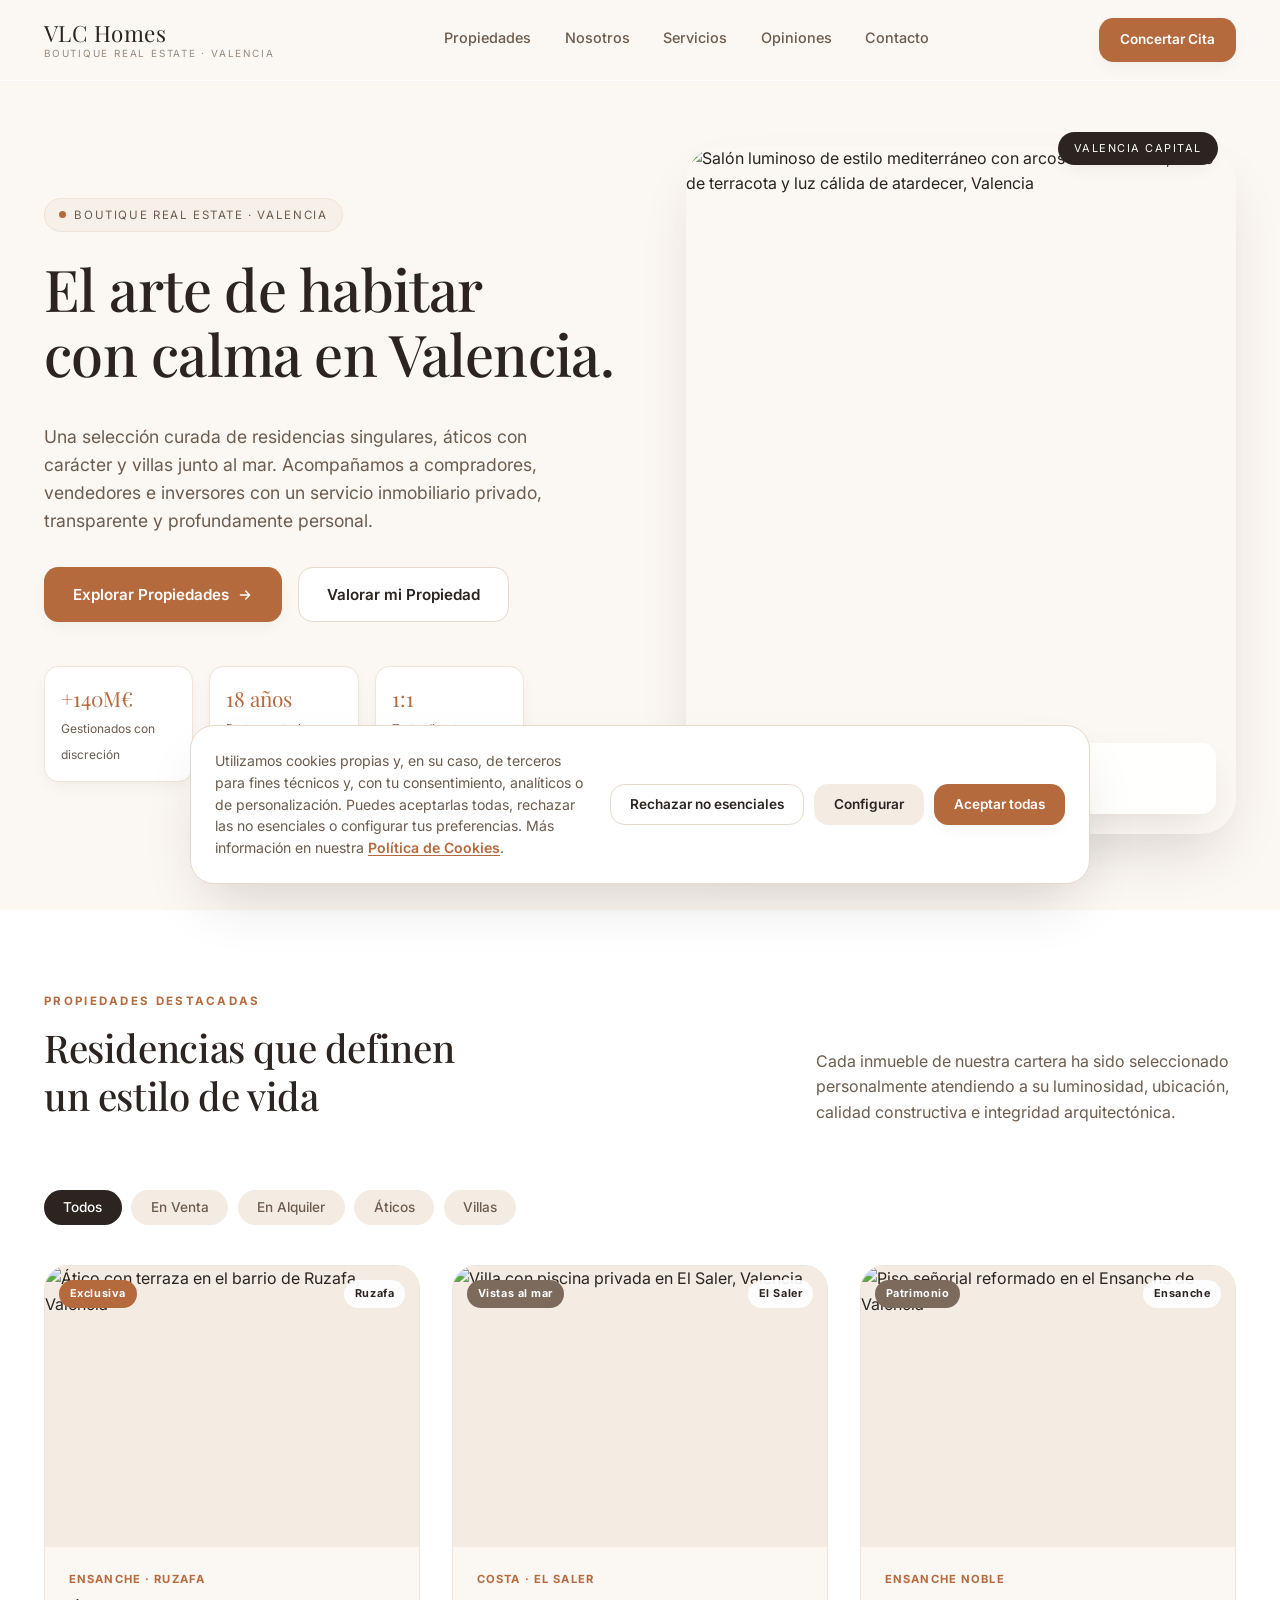
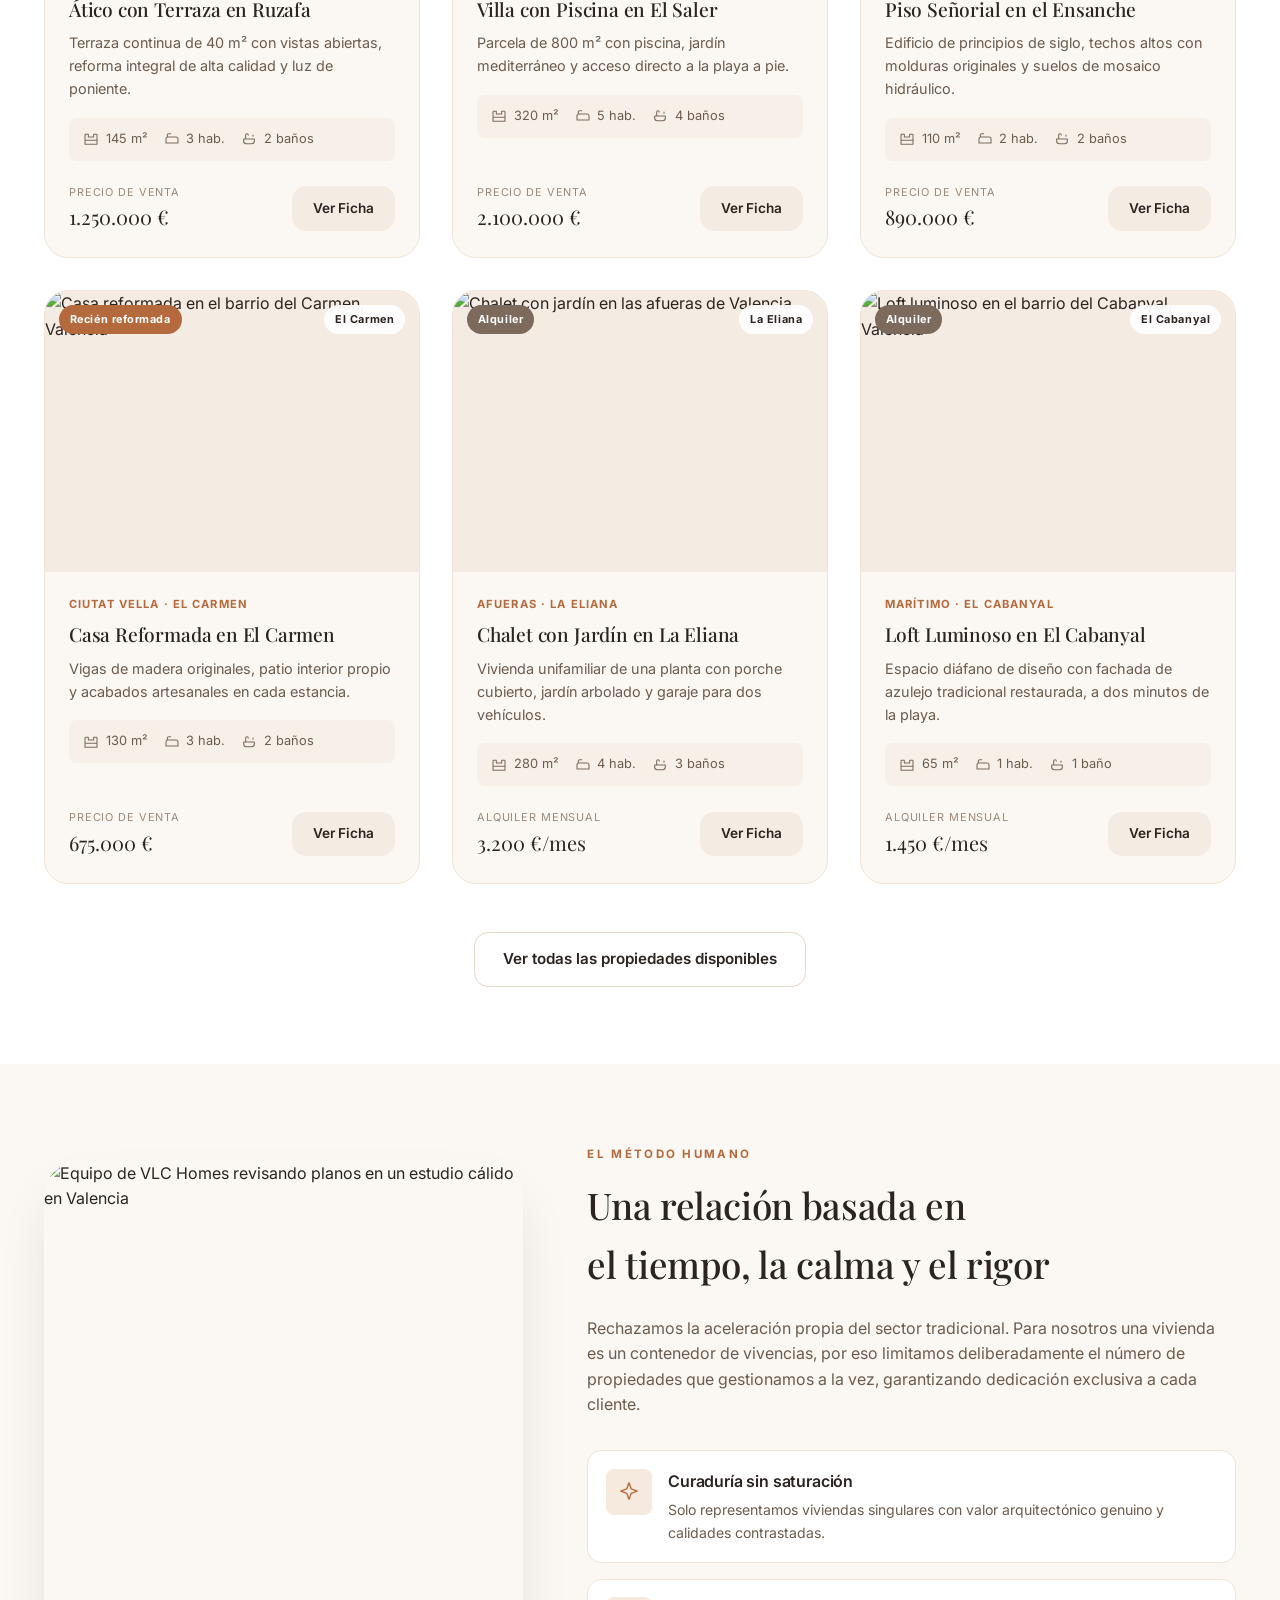
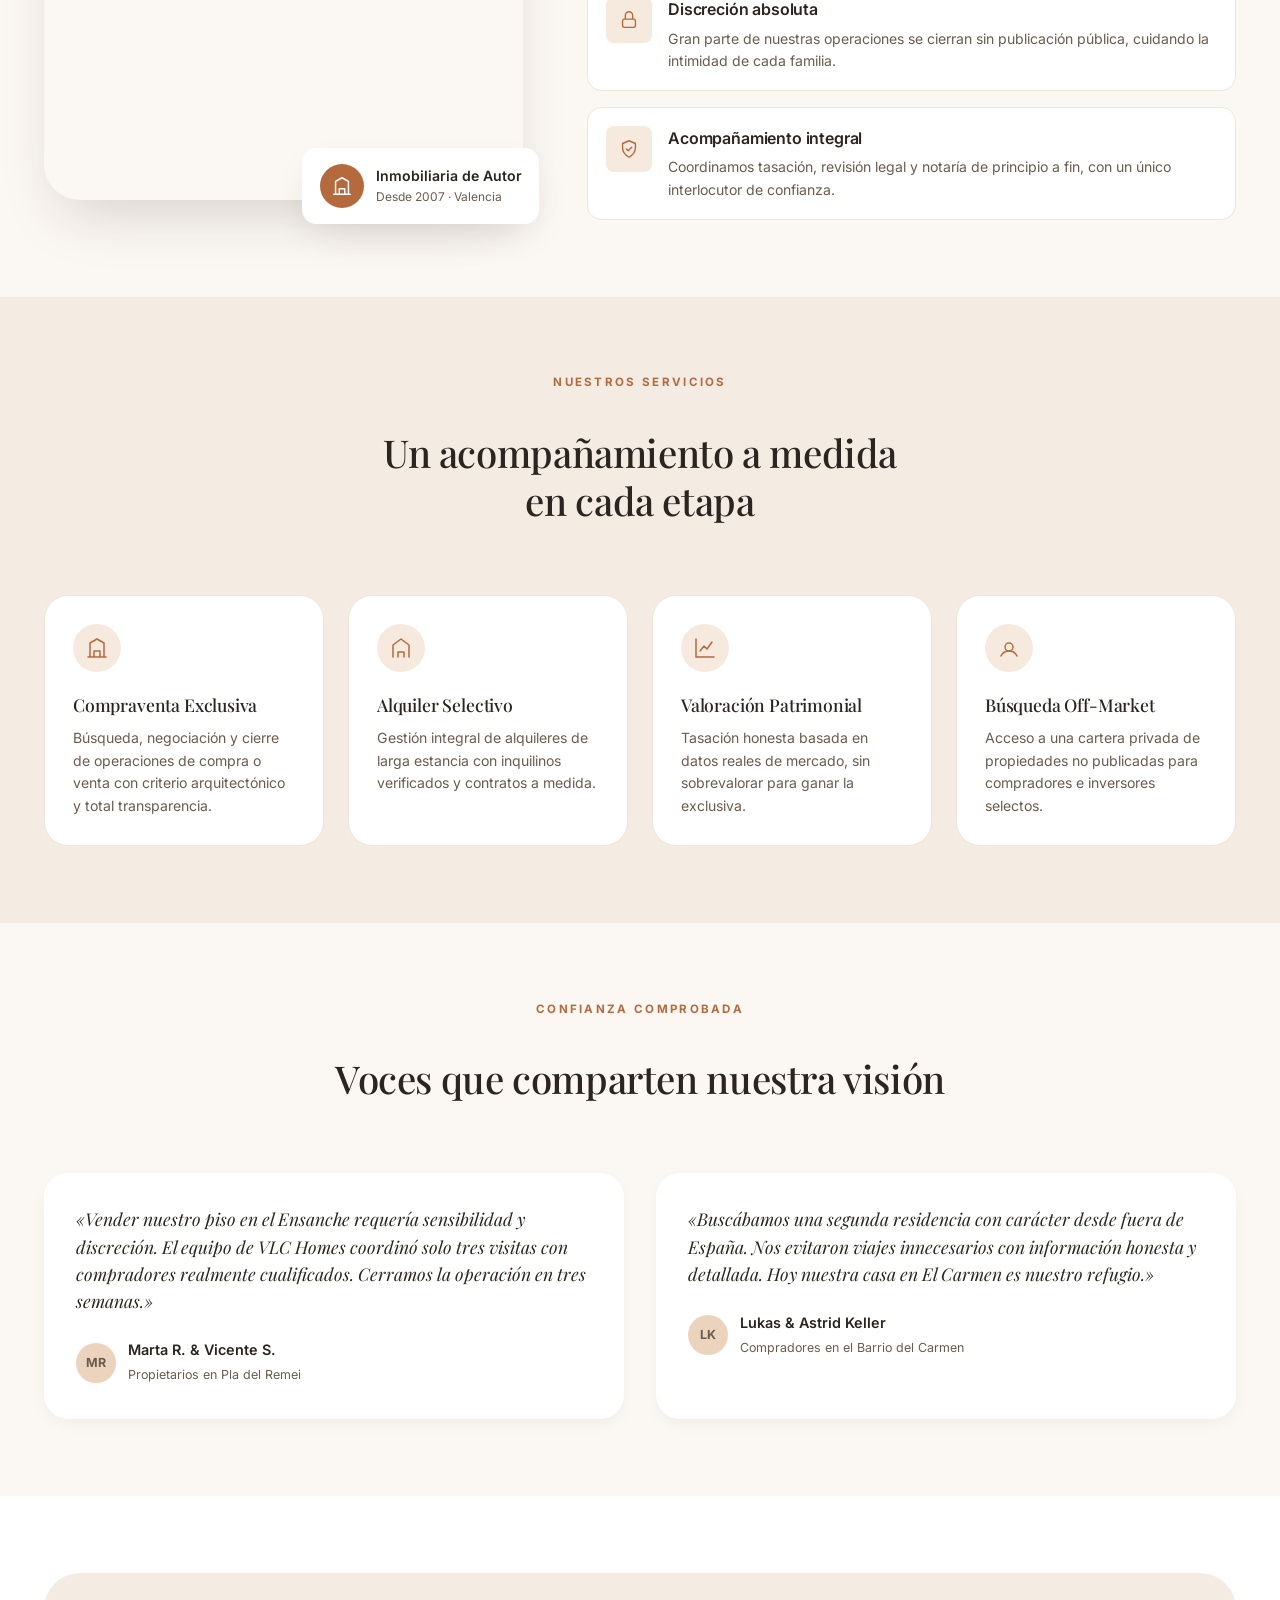
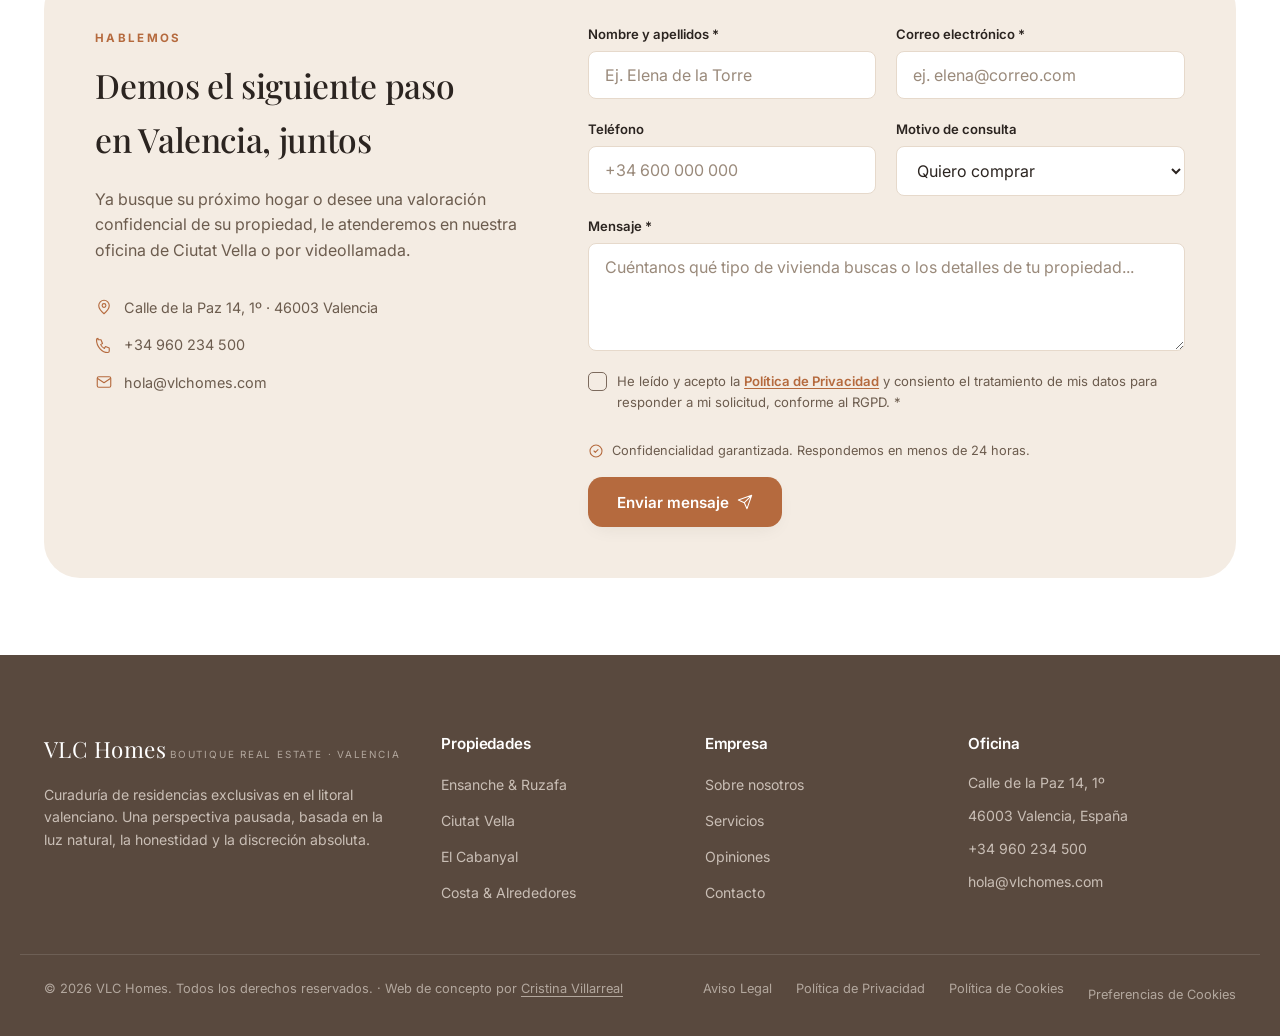
==== commit eb3fe0b2: "Crédito con enlace a crisvillarreal.com en el pie Co-Authored-By: Claude Opus 5.5 <noreply@anthropic" ====
--- a/index.html
+++ b/index.html
@@ -557,7 +557,7 @@
   </div>
 
   <div class="container footer-bottom">
-    <p>&copy; <span id="year">2026</span> VLC Homes. Todos los derechos reservados.</p>
+    <p>&copy; <span id="year">2026</span> VLC Homes. Todos los derechos reservados. · Web de concepto por <a href="https://www.crisvillarreal.com/" style="color:inherit;text-decoration:underline;text-underline-offset:3px">Cristina Villarreal</a></p>
     <div class="footer-legal">
       <a href="aviso-legal.html">Aviso Legal</a>
       <a href="politica-privacidad.html">Política de Privacidad</a>
